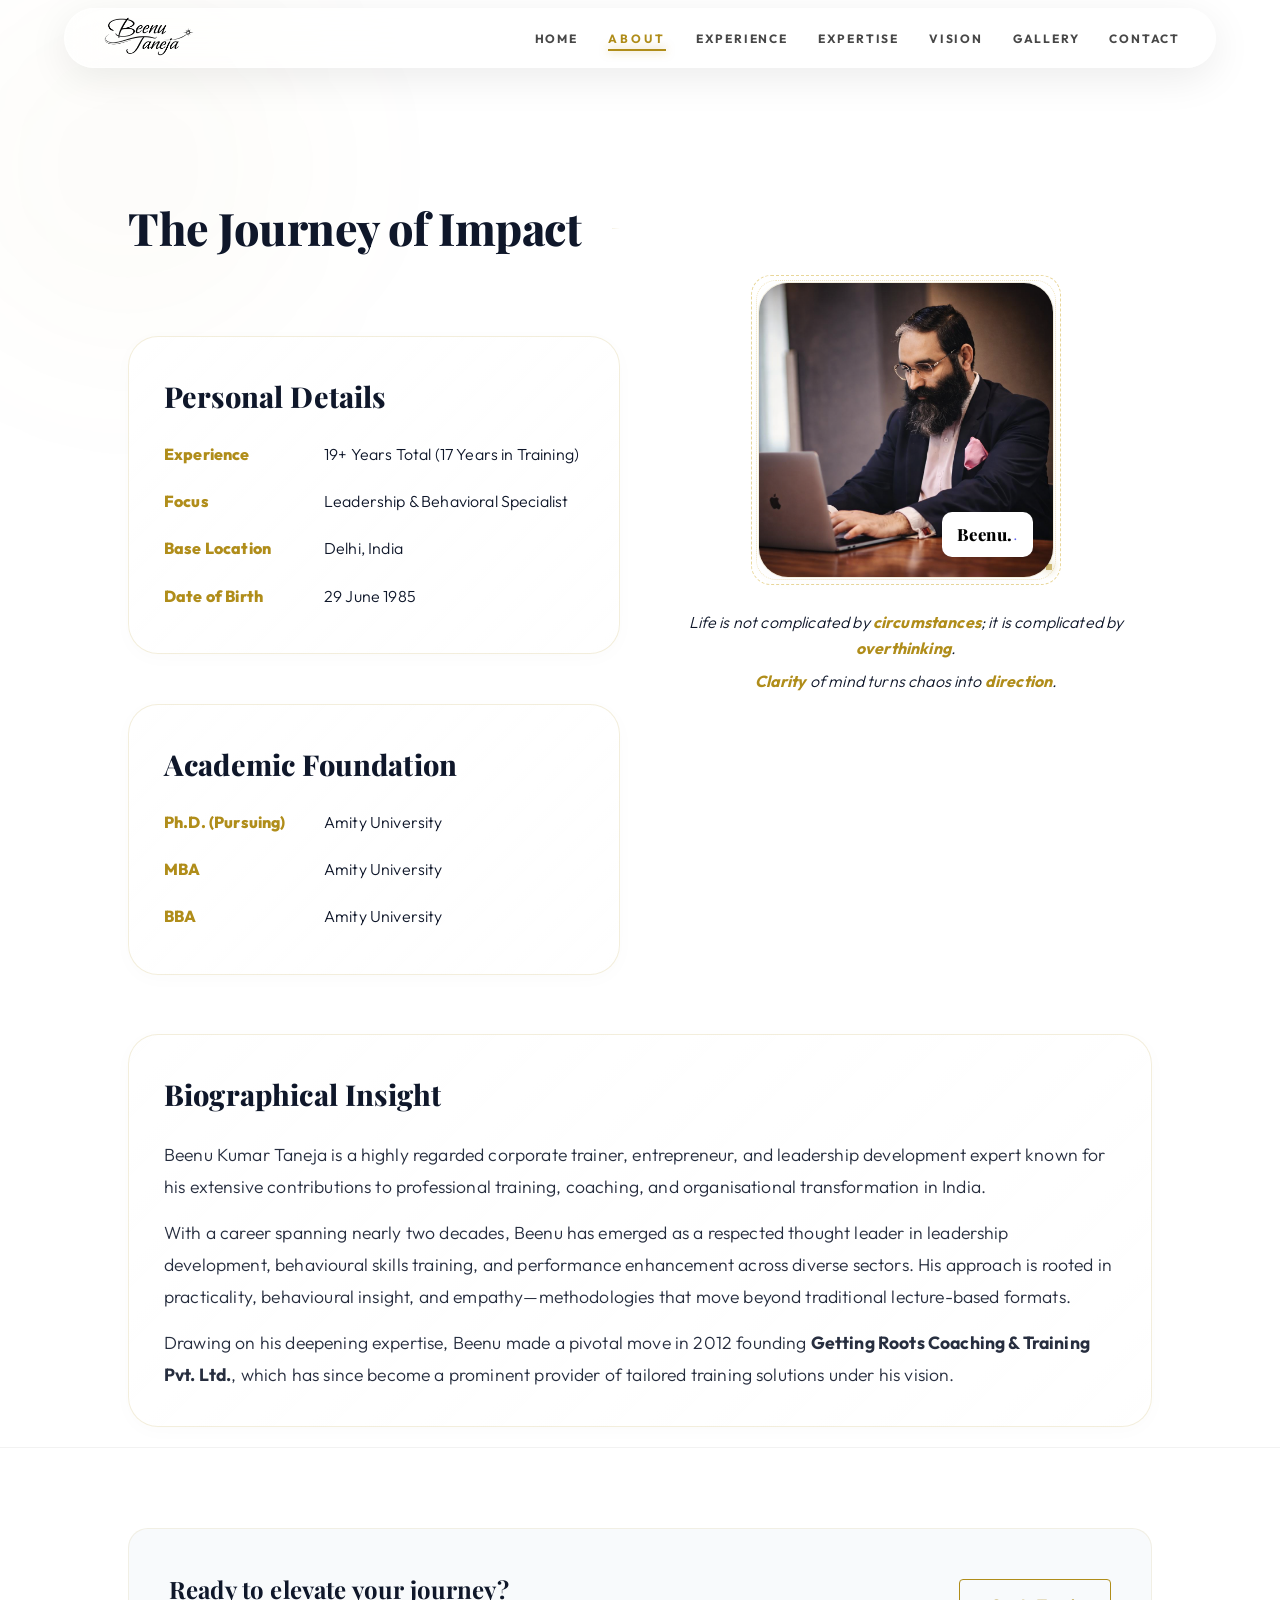
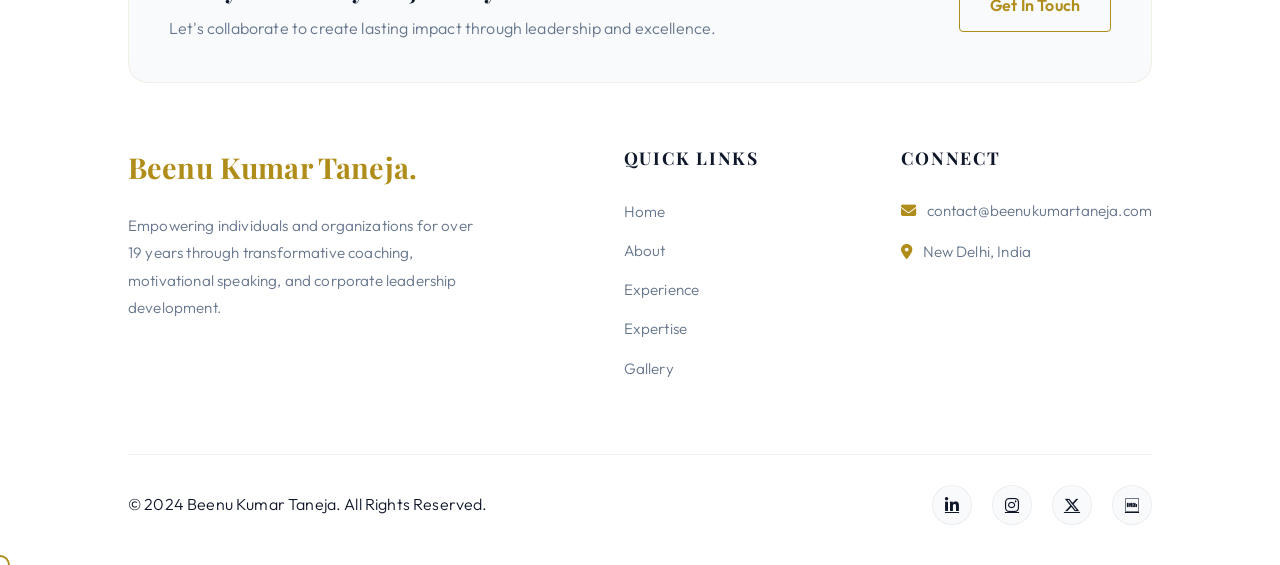
==== about.html @ 521d17bb "commit" ====
<!DOCTYPE html>
<html lang="en">

<head>
    <meta charset="UTF-8">
    <meta name="viewport" content="width=device-width, initial-scale=1.0">
    <meta name="description" content="About Beenu Kumar Taneja - Education and Personal Background.">
    <title>About | Beenu Kumar Taneja</title>
    <link rel="preconnect" href="https://fonts.googleapis.com">
    <link rel="preconnect" href="https://fonts.gstatic.com" crossorigin>
    <link
        href="https://fonts.googleapis.com/css2?family=Playfair+Display:ital,wght@0,400..900;1,400..900&family=Outfit:wght@100..900&display=swap"
        rel="stylesheet">
    <link rel="stylesheet" href="style.css">
    <link rel="stylesheet" href="animations.css">
    <link rel="stylesheet" href="https://cdnjs.cloudflare.com/ajax/libs/font-awesome/6.5.1/css/all.min.css">
</head>

<body>
    <div class="bg-orbs">
        <div class="orb orb-1"></div>
        <div class="orb orb-2"></div>
    </div>

    <!-- Navigation -->
    <nav id="navbar">
        <a href="index.html" class="logo">
            <img src="assets/images/signature.png" alt="Signature" class="signature-logo">
        </a>
        <ul class="nav-links">
            <li><a href="index.html">Home</a></li>
            <li><a href="about.html" class="active">About</a></li>
            <li><a href="experience.html">Experience</a></li>
            <li><a href="expertise.html">Expertise</a></li>
            <li><a href="vision.html">Vision</a></li>
            <li><a href="gallery.html">Gallery</a></li>
            <li><a href="contact.html">Contact</a></li>
        </ul>
    </nav>

    <section class="page-header container">
        <div class="content-grid">
            <div class="about-content">
                <h2 class="section-title reveal">The Journey of Impact</h2>
                <div class="grid stagger-reveal" style="gap: 30px;">
                    <div class="card glass interactive-card reveal stagger">
                        <h3>Personal Details</h3>
                        <ul class="detail-list compact-layout">
                            <li><strong>Experience</strong> <span>19+ Years Total (17 Years in Training)</span></li>
                            <li><strong>Focus</strong> <span>Leadership & Behavioral Specialist</span></li>
                            <li><strong>Base Location</strong> <span>Delhi, India</span></li>
                            <li><strong>Date of Birth</strong> <span>29 June 1985</span></li>
                        </ul>
                    </div>
                    <div class="card glass interactive-card reveal stagger">
                        <h3>Academic Foundation</h3>
                        <ul class="detail-list spacing-lg compact-layout">
                            <li>
                                <strong>Ph.D. (Pursuing)</strong>
                                <span>Amity University</span>
                            </li>
                            <li>
                                <strong>MBA</strong>
                                <span>Amity University</span>
                            </li>
                            <li>
                                <strong>BBA</strong>
                                <span>Amity University</span>
                            </li>
                        </ul>
                    </div>
                </div>
            </div>

            <div class="about-image-column" style="margin-top: 80px;">
                <div class="premium-image-wrapper">
                    <div class="decorative-border"></div>
                    <div class="decorative-border-inner"></div>
                    <div class="floating-particles">
                        <span class="p-square"></span>
                        <span class="p-square"></span>
                        <span class="p-square"></span>
                        <span class="p-square"></span>
                    </div>
                    <div class="premium-image-container">
                        <img src="assets/images/about_portrait.png" alt="Beenu Kumar Taneja" class="premium-photo">
                        <div class="gold-glow"></div>
                        <div class="name-tag">
                            <span>Beenu.</span>
                        </div>
                    </div>
                </div>

                <div class="quote-container">
                    <p class="quote-content">
                        <span class="quote-line">Life is not complicated by <span
                                class="quote-highlight">circumstances</span>; it is complicated by <span
                                class="quote-highlight">overthinking</span>.</span>
                        <span class="quote-line"><span class="quote-highlight">Clarity</span> of mind turns chaos into
                            <span class="quote-highlight">direction</span>.</span>
                    </p>
                </div>
            </div>
        </div>

        <!-- Biographical Insight -->
        <div class="card glass full-width-card reveal stagger" style="margin-top: 40px; width: 100%;">
            <h3>Biographical Insight</h3>
            <div class="bio-text" style="color: var(--text-light); opacity: 0.9; font-size: 1.1rem; line-height: 1.8;">
                <p>Beenu Kumar Taneja is a highly regarded corporate trainer, entrepreneur, and leadership
                    development expert known for his extensive contributions to professional training,
                    coaching, and organisational transformation in India.</p>
                <p style="margin-top: 15px;">With a career spanning nearly two decades, Beenu has emerged as
                    a respected thought leader in leadership development, behavioural skills training, and
                    performance enhancement across diverse sectors. His approach is rooted in practicality,
                    behavioural insight, and empathy—methodologies that move beyond traditional
                    lecture-based formats.</p>
                <p style="margin-top: 15px;">Drawing on his deepening expertise, Beenu made a pivotal move
                    in 2012 founding <strong>Getting Roots Coaching & Training Pvt. Ltd.</strong>, which has
                    since become a prominent provider of tailored training solutions under his vision.</p>
            </div>
        </div>
    </section>

    <!-- Footer -->
    <footer>
        <div class="footer-cta-container">
            <div class="footer-cta-text">
                <h3>Ready to elevate your journey?</h3>
                <p>Let's collaborate to create lasting impact through leadership and excellence.</p>
            </div>
            <a href="contact.html" class="btn">Get In Touch</a>
        </div>

        <div class="footer-content">
            <div class="footer-brand">
                <h3>Beenu Kumar Taneja.</h3>
                <p>Empowering individuals and organizations for over 19 years through transformative coaching,
                    motivational speaking, and corporate leadership development.</p>
            </div>
            <div class="footer-links">
                <h4>Quick Links</h4>
                <ul>
                    <li><a href="index.html">Home</a></li>
                    <li><a href="about.html">About</a></li>
                    <li><a href="experience.html">Experience</a></li>
                    <li><a href="expertise.html">Expertise</a></li>
                    <li><a href="gallery.html">Gallery</a></li>
                </ul>
            </div>
            <div class="footer-contact">
                <h4>Connect</h4>
                <p><i class="fas fa-envelope"></i> contact@beenukumartaneja.com</p>
                <p><i class="fas fa-location-dot"></i> New Delhi, India</p>
            </div>
        </div>

        <div class="footer-bottom">
            <p>&copy; 2024 Beenu Kumar Taneja. All Rights Reserved.</p>
            <div class="footer-socials">
                <a href="https://www.linkedin.com/in/beenutaneja/" target="_blank" aria-label="LinkedIn"><i
                        class="fab fa-linkedin-in"></i></a>
                <a href="https://www.instagram.com/beenu.taneja/?hl=en" target="_blank" aria-label="Instagram"><i
                        class="fab fa-instagram"></i></a>
                <a href="https://x.com/TanejaBeenu" target="_blank" aria-label="X"><i class="fab fa-x-twitter"></i></a>
                <a href="#" aria-label="IMDB"><i class="fab fa-imdb"></i></a>
            </div>
        </div>
    </footer>

    <script src="script.js"></script>
</body>

</html>
---- style.css ----
:root {
    --primary: #ffffff;
    --secondary: #f8fafc;
    --accent: #b08d1a;
    --accent-rgb: 176, 141, 26;
    --text-light: #0f172a;
    --text-muted: #64748b;
    --bg-overlay: rgba(255, 255, 255, 0.95);
    --glass: rgba(255, 255, 255, 0.8);
    --transition: all 0.6s cubic-bezier(0.19, 1, 0.22, 1);
    --orb-color: rgba(176, 141, 26, 0.04);
    --glass-border: rgba(176, 141, 26, 0.15);
    --glass-shadow: 0 4px 20px rgba(0, 0, 0, 0.02);
    --glass-grad: linear-gradient(135deg, rgba(255, 255, 255, 0.95), rgba(255, 255, 255, 0.85));
}


@import url('https://fonts.googleapis.com/css2?family=Playfair+Display:ital,wght@0,400..900;1,400..900&family=Outfit:wght@100..900&display=swap');

* {
    margin: 0;
    padding: 0;
    box-sizing: border-box;
    font-family: 'Outfit', sans-serif;
}

h1,
h2,
h3,
h4,
h5,
h6 {
    font-family: 'Playfair Display', serif;
    font-weight: 700;
}

body {
    background-color: var(--primary);
    color: var(--text-light);
    line-height: 1.7;
    letter-spacing: 0.01em;
    font-weight: 300;
    overflow-x: hidden;
    position: relative;
}

/* Grainy Texture */
body::before {
    content: '';
    position: fixed;
    top: 0;
    left: 0;
    width: 100%;
    height: 100%;
    z-index: 9999;
    pointer-events: none;
    background: url('https://grainy-gradients.vercel.app/noise.svg');
    opacity: 0.04;
    /* Subtler texture for cleaner feel */
}

/* Background Orbs */
.bg-orbs {
    position: fixed;
    top: 0;
    left: 0;
    width: 100%;
    height: 100%;
    z-index: -3;
    overflow: hidden;
    pointer-events: none;
}

.orb {
    position: absolute;
    width: 40vw;
    /* Smaller orbs */
    height: 40vw;
    border-radius: 50%;
    background: radial-gradient(circle, var(--orb-color) 0%, transparent 70%);
    filter: blur(80px);
    /* Tighter blur */
    animation: float 25s infinite alternate;
}

.orb-2 {
    background: radial-gradient(circle, var(--orb-color) 0.5, transparent 70%);
}

.orb-1 {
    top: -10%;
    left: -10%;
}

.orb-2 {
    bottom: -10%;
    right: -10%;
    animation-delay: -5s;
}

@keyframes float {
    0% {
        transform: translate(0, 0) scale(1);
    }

    100% {
        transform: translate(10%, 10%) scale(1.1);
    }
}

/* Custom Scrollbar */
::-webkit-scrollbar {
    width: 8px;
}

::-webkit-scrollbar-track {
    background: var(--primary);
}

::-webkit-scrollbar-thumb {
    background: var(--secondary);
    border-radius: 4px;
}

::-webkit-scrollbar-thumb:hover {
    background: var(--accent);
}

/* Glassmorphism Utilities */
.glass {
    background: var(--glass-grad);
    backdrop-filter: blur(15px);
    border: 1px solid var(--glass-border);
    box-shadow: var(--glass-shadow);
    border-radius: 30px;
}

.card {
    padding: 35px;
    margin-bottom: 20px;
}

/* Flip Card System */
.flip-card {
    background-color: transparent;
    width: 100%;
    height: 300px;
    perspective: 1000px;
    margin-bottom: 30px;
}

.flip-card-inner {
    position: relative;
    width: 100%;
    height: 100%;
    text-align: center;
    transition: transform 0.8s cubic-bezier(0.4, 0, 0.2, 1);
    transform-style: preserve-3d;
}

.flip-card:hover .flip-card-inner {
    transform: rotateY(180deg);
}

.flip-card-front,
.flip-card-back {
    position: absolute;
    width: 100%;
    height: 100%;
    -webkit-backface-visibility: hidden;
    backface-visibility: hidden;
    border-radius: 30px;
    overflow: hidden;
    display: flex;
    flex-direction: column;
    align-items: center;
    justify-content: center;
}

.flip-card-front {
    background: #ffffff;
    border: 2px solid rgba(176, 141, 26, 0.2);
    /* Subtle accent border */
    padding: 15px;
}

.flip-card-front img {
    width: 80%;
    height: 80%;
    object-fit: contain;
    transition: transform 0.5s ease;
}

.flip-card:hover .flip-card-front img {
    transform: scale(1.1);
}

.flip-card-back {
    background: #ffffff;
    color: #0f172a;
    /* Dark text for white background */
    transform: rotateY(180deg);
    padding: 25px;
    border: 2px solid var(--accent);
}

.flip-card-back h3 {
    color: var(--accent);
    margin-bottom: 15px;
}

.flip-card-back p {
    font-size: 1rem;
    line-height: 1.6;
    color: #475569;
    /* Slightly softer dark text */
}

.card h3 {
    margin-bottom: 20px;
    font-size: 1.8rem;
    font-weight: 800;
    color: var(--text-light);
}

/* List Utilities */
.detail-list {
    list-style: none;
    padding: 0;
    display: flex;
    flex-direction: column;
    gap: 12px;
}

.detail-list li {
    display: block;
    margin-bottom: 8px;
}

.detail-list.compact-layout li {
    display: grid;
    grid-template-columns: auto 1fr;
    /* Automatic width for either icons or strong labels */
    gap: 20px;
    align-items: baseline;
}

.detail-list.compact-layout strong {
    min-width: 140px;
    display: inline-block;
}

.detail-list.spacing-lg {
    gap: 12px;
}

.detail-list strong {
    color: var(--accent);
    font-weight: 800;
}

/* Navigation */
nav {
    position: fixed;
    top: 8px;
    left: 50%;
    transform: translateX(-50%);
    width: 90%;
    max-width: 1200px;
    z-index: 1000;
    padding: 8px 35px;
    min-height: 55px;
    display: flex;
    justify-content: space-between;
    align-items: center;
    transition: top 0.4s cubic-bezier(0.4, 0, 0.2, 1),
        width 0.4s cubic-bezier(0.4, 0, 0.2, 1),
        background 0.4s ease,
        padding 0.4s ease,
        backdrop-filter 0.4s ease,
        box-shadow 0.4s ease;
    will-change: top, width, background, padding;
    background: rgba(255, 255, 255, 0.65);
    backdrop-filter: blur(25px) saturate(200%);
    -webkit-backdrop-filter: blur(25px) saturate(200%);
    border-radius: 100px;
    border: 1px solid rgba(255, 255, 255, 0.5);
    box-shadow: 0 10px 40px rgba(0, 0, 0, 0.08);
    overflow: hidden;
}

/* Shimmer Animation Effect */
nav::after {
    content: "";
    position: absolute;
    top: -50%;
    left: -150%;
    width: 200%;
    height: 200%;
    background: linear-gradient(45deg,
            transparent,
            rgba(255, 255, 255, 0.2),
            transparent);
    transform: rotate(45deg);
    transition: 0.8s ease;
    pointer-events: none;
}

nav:hover::after {
    left: 100%;
}

nav.scrolled {
    top: 2px;
    width: 95%;
    background: rgba(10, 10, 10, 0.82);
    backdrop-filter: blur(35px) saturate(160%);
    -webkit-backdrop-filter: blur(35px) saturate(160%);
    border: 1px solid rgba(255, 255, 255, 0.15);
    box-shadow: 0 20px 50px rgba(0, 0, 0, 0.5);
    padding: 8px 40px;
}

nav.scrolled .logo {
    color: var(--accent);
}

.logo {
    display: flex;
    align-items: center;
    text-decoration: none;
}

.signature-logo {
    height: 42px;
    width: auto;
    filter: brightness(0);
    transition: transform 0.4s cubic-bezier(0.4, 0, 0.2, 1),
        filter 0.4s ease;
}

/* Elegant scroll transition for logo */
nav.scrolled .signature-logo {
    filter: brightness(0) invert(1) drop-shadow(0 0 15px rgba(var(--accent-rgb), 0.5));
    transform: scale(0.9);
}

@keyframes signature-glow {
    0% {
        filter: brightness(0) invert(1) drop-shadow(0 0 5px rgba(212, 175, 55, 0.2));
    }

    100% {
        filter: brightness(0) invert(1) drop-shadow(0 0 15px rgba(212, 175, 55, 0.8));
    }
}

/* Navbar link colors & premium typography */
.nav-links {
    display: flex;
    list-style: none;
    gap: 30px;
    align-items: center;
}

.nav-links a {
    color: #1a1a1a;
    text-decoration: none;
    font-size: 0.75rem;
    font-weight: 700;
    text-transform: uppercase;
    letter-spacing: 0.15em;
    transition: all 0.3s cubic-bezier(0.4, 0, 0.2, 1);
    position: relative;
    padding: 5px 0;
    opacity: 0.8;
}

nav.scrolled .nav-links a {
    color: rgba(255, 255, 255, 0.9);
    opacity: 0.9;
}

.nav-links a:hover,
.nav-links a.active {
    color: var(--accent);
    opacity: 1;
    letter-spacing: 0.25em;
}

.nav-links a::after {
    content: '';
    position: absolute;
    bottom: 0;
    left: 50%;
    width: 0;
    height: 2px;
    background: var(--accent);
    transition: all 0.4s cubic-bezier(0.4, 0, 0.2, 1);
    transform: translateX(-50%);
    box-shadow: 0 0 10px rgba(var(--accent-rgb), 0.6);
}

.nav-links a:hover::after,
.nav-links a.active::after {
    width: 100%;
}

/* Hero Section */
.hero {
    height: 100vh;
    display: flex;
    flex-direction: column;
    align-items: center;
    justify-content: center;
    position: relative;
    overflow: hidden;
    text-align: center;
    padding: 300px 5% 40px 5%;
}

.hero::before {
    content: '';
    position: absolute;
    top: 0;
    left: 0;
    width: 100%;
    height: 100%;
    background: url('assets/images/hero.png') no-repeat center top;
    background-size: cover;
    opacity: 1;
    filter: brightness(0.7);
    z-index: -2;
}

.hero::after {
    background: radial-gradient(circle at center, transparent 0%, var(--bg-overlay) 90%);
    z-index: -1;
}

.hero-content {
    max-width: 800px;
    z-index: 2;
}

.hero-content h1 {
    font-family: 'Playfair Display', serif;
    font-size: 5rem;
    margin-bottom: 20px;
    line-height: 1;
    font-style: italic;
    color: #ffffff;
    text-shadow: 0 4px 10px rgba(0, 0, 0, 0.3);
}

.hero-content span {
    color: var(--accent);
    text-shadow: 0 0 15px rgba(var(--accent-rgb), 0.1);
}

.hero-content p {
    font-size: 1.2rem;
    color: rgba(255, 255, 255, 0.9);
    margin-bottom: 30px;
    text-shadow: 0 2px 5px rgba(0, 0, 0, 0.2);
}

.btn {
    padding: 12px 30px;
    border: 1px solid var(--accent);
    color: var(--accent);
    background: transparent;
    text-decoration: none;
    border-radius: 4px;
    font-weight: 600;
    transition: var(--transition);
    display: inline-block;
    cursor: pointer;
}

.btn:hover {
    background: rgba(var(--accent-rgb), 0.05);
    transform: translateY(-3px);
    box-shadow: 0 5px 15px rgba(var(--accent-rgb), 0.15);
}

.hero .btn {
    border-radius: 50px;
    padding: 14px 40px;
    background: rgba(255, 255, 255, 0.1);
    backdrop-filter: blur(5px);
    color: #ffffff;
    border: 1.5px solid var(--accent);
}

.hero .btn:hover {
    background: var(--accent);
    color: #ffffff;
    transform: translateY(-5px);
    box-shadow: 0 10px 20px rgba(var(--accent-rgb), 0.3);
}

.hero-content p .typewriter {
    color: var(--accent);
    font-weight: 700;
}

.cursor {
    display: inline-block;
    width: 3px;
    background-color: var(--accent);
    margin-left: 5px;
    animation: blink 0.7s infinite;
}

@keyframes blink {
    0% {
        opacity: 1;
    }

    50% {
        opacity: 0;
    }

    100% {
        opacity: 1;
    }
}

.hero-image {
    display: none;
    /* Removed as we are using background image now */
}

.hero-image::before {
    content: '';
    position: absolute;
    top: 50%;
    left: 50%;
    transform: translate(-40%, -50%);
    width: 500px;
    height: 500px;
    background: radial-gradient(circle, rgba(153, 101, 21, 0.2) 0%, rgba(153, 101, 21, 0) 70%);
    border-radius: 50%;
    z-index: -1;
    filter: blur(40px);
    animation: pulse 4s infinite alternate;
}

@keyframes pulse {
    0% {
        transform: translate(-40%, -50%) scale(0.9);
        opacity: 0.5;
    }

    100% {
        transform: translate(-40%, -50%) scale(1.1);
        opacity: 0.8;
    }
}

.hero-image img {
    max-width: 450px;
    border-radius: 20px;
    border: 1px solid rgba(153, 101, 21, 0.3);
    box-shadow: 0 10px 40px rgba(0, 0, 0, 0.1);
    transition: var(--transition);
    position: relative;
    z-index: 1;
}

.hero-image img:hover {
    transform: scale(1.02);
}

/* Sections */
section {
    padding: 120px 10%;
}

.section-title {
    font-size: 2.8rem;
    font-weight: 800;
    margin-bottom: 70px;
    display: flex;
    align-items: center;
    gap: 30px;
    letter-spacing: -0.01em;
}

.section-title::after {
    content: '';
    flex: 1;
    height: 1px;
    background: linear-gradient(90deg, var(--accent), transparent);
    opacity: 0.12;
}

.italic-heading {
    font-family: 'Playfair Display', serif;
    font-style: italic;
    font-weight: 700;
}

/* Reveal Animations */
.reveal {
    opacity: 0;
    transform: translateY(30px) scale(0.98);
    transition: all 1.2s cubic-bezier(0.19, 1, 0.22, 1);
    will-change: transform, opacity;
}

.reveal.stagger {
    transition-delay: calc(var(--delay) * 0.15s);
}

.reveal-active {
    opacity: 1;
    transform: translateY(0) scale(1);
}

/* Horizontal Timeline - Alternating Zigzag Style */
.timeline-container {
    width: 100%;
    overflow: hidden;
    /* No sideways scrolling */
    padding: 80px 0;
    margin: 20px 0;
    position: relative;
}

.timeline-container::-webkit-scrollbar {
    display: none;
}

.timeline-track {
    display: flex;
    width: 100%;
    padding: 0 5%;
    position: relative;
    align-items: center;
    justify-content: space-between;
    /* Spread items evenly */
    height: 400px;
}

.timeline-track::before {
    content: '';
    position: absolute;
    top: 50%;
    left: 0;
    width: 100%;
    height: 2px;
    background: linear-gradient(90deg, transparent, var(--accent), transparent);
    opacity: 0.3;
    transform: translateY(-50%);
}

.timeline-item {
    flex: 1;
    /* Equal width for all items */
    position: relative;
    display: flex;
    flex-direction: column;
    align-items: center;
    max-width: 25%;
    /* For 4 items */
}

.timeline-dot {
    width: 16px;
    height: 16px;
    background: var(--accent);
    border-radius: 50%;
    position: absolute;
    top: 50%;
    left: 50%;
    transform: translate(-50%, -50%);
    box-shadow: 0 0 15px var(--accent);
    z-index: 10;
    cursor: pointer;
    transition: transform 0.3s ease;
}

.timeline-item:hover .timeline-dot {
    transform: translate(-50%, -50%) scale(1.3);
}

.timeline-connector {
    position: absolute;
    width: 1px;
    background: var(--accent);
    opacity: 0.3;
}

.timeline-item.bottom .timeline-connector {
    top: 50%;
    height: 80px;
}

.timeline-item.top .timeline-connector {
    bottom: 50%;
    height: 80px;
}

.timeline-content {
    padding: 25px;
    border-radius: 30px;
    border: 1px solid var(--glass-border);
    background: var(--glass-grad);
    box-shadow: var(--glass-shadow);
    width: 90%;
    /* Responsive width within the item */
    max-width: 240px;
    text-align: center;
    transition: var(--transition);
    position: relative;
}

.timeline-item.bottom .timeline-content {
    margin-top: 240px;
}

.timeline-item.top .timeline-content {
    margin-bottom: 240px;
    order: -1;
}

.timeline-item:hover .timeline-content {
    border-color: var(--accent);
    background: rgba(var(--accent-rgb), 0.02);
}

.timeline-date {
    display: block;
    font-size: 0.85rem;
    color: var(--accent);
    margin-bottom: 8px;
    font-weight: 700;
}

.timeline-role {
    font-size: 1.2rem;
    margin-bottom: 5px;
    color: var(--text-light);
    font-family: 'Playfair Display', serif;
    font-style: italic;
}

.timeline-company {
    font-size: 0.9rem;
    color: var(--text-muted);
}

/* Logo Marquee */
.logo-marquee {
    width: 90%;
    /* Decreased from 100% */
    max-width: 1200px;
    /* Constrained max-width */
    margin: 80px auto;
    /* Slightly reduced vertical margin */
    overflow: hidden;
    background: var(--primary);
    padding: 25px 0;
    /* Decreased vertical width (height) */
    position: relative;
    border: 1px solid var(--glass-border);
    /* Full border for better container feel */
    border-radius: 40px;
    /* Rounded corners for premium feel */
    display: flex;
    align-items: center;
    /* Golden Glow Flow */
    box-shadow: 0 0 50px rgba(var(--accent-rgb), 0.1);
}

.logo-marquee::before {
    content: '';
    position: absolute;
    top: 0;
    left: -100%;
    width: 100%;
    height: 100%;
    background: linear-gradient(90deg,
            transparent,
            rgba(var(--accent-rgb), 0.05),
            rgba(var(--accent-rgb), 0.15),
            rgba(var(--accent-rgb), 0.05),
            transparent);
    animation: golden-flow 6s infinite linear;
    z-index: 1;
    pointer-events: none;
}

@keyframes golden-flow {
    0% {
        left: -100%;
    }

    100% {
        left: 100%;
    }
}

.logo-marquee::after {
    display: none;
    /* Removed the old right gradient to prioritize the flow */
}

.marquee-content {
    display: flex;
    width: max-content;
    animation: marquee 30s linear infinite;
}

.university-logo {
    height: 80px;
    /* Reduced vertical width */
    width: auto;
    margin: 0 40px;
    object-fit: contain;
    filter: grayscale(1) opacity(0.7);
    transition: var(--transition);
}

.university-logo:hover {
    filter: grayscale(0) opacity(1);
    transform: scale(1.1);
}

.university-logo.bmu-logo {
    height: 110px;
    /* Reduced vertical width */
    margin: 0 50px;
}

.marquee-strip {
    height: 180px;
    /* Larger size to fill the strip */
    display: block;
    object-fit: contain;
    padding: 0;
    /* Remove padding for seamless loop */
    filter: brightness(1.2) contrast(1.1);
    transition: var(--transition);
}

.marquee-strip:hover {
    filter: brightness(1.2) contrast(1.2);
    transform: scale(1.05);
}

@keyframes marquee {
    0% {
        transform: translate3d(0, 0, 0);
    }

    100% {
        transform: translate3d(-50%, 0, 0);
    }
}

/* Ensure the marquee content is duplicated for seamless looping */

/* Programme Details Section */
.programme-grid {
    display: grid;
    grid-template-columns: repeat(auto-fit, minmax(320px, 1fr));
    gap: 40px;
    margin-top: 50px;
}

.programme-card {
    padding: 30px;
    /* More compact */
    border-radius: 35px;
    transition: var(--transition);
    position: relative;
    overflow: hidden;
    display: flex;
    flex-direction: column;
    gap: 15px;
    border: 1px solid var(--glass-border);
    background: var(--glass-grad);
    box-shadow: var(--glass-shadow);
}

.programme-card::before {
    content: '';
    position: absolute;
    top: 0;
    left: 0;
    width: 100%;
    height: 100%;
    background: radial-gradient(circle at top right, var(--orb-color), transparent);
    z-index: -1;
}

.programme-card:hover {
    transform: translateY(-10px) scale(1.02);
    border-color: var(--accent);
    background: rgba(var(--accent-rgb), 0.02);
    box-shadow: 0 20px 50px rgba(0, 0, 0, 0.1), 0 0 30px rgba(var(--accent-rgb), 0.15);
}

.programme-icon {
    width: 50px;
    height: 50px;
    background: rgba(var(--accent-rgb), 0.1);
    border-radius: 12px;
    display: flex;
    align-items: center;
    justify-content: center;
    color: var(--accent);
    font-size: 1.5rem;
    margin-bottom: 10px;
    transition: var(--transition);
}

.programme-card:hover .programme-icon {
    background: var(--accent);
    color: var(--primary);
    transform: rotate(10deg);
}

.programme-card h3 {
    font-family: 'Playfair Display', serif;
    font-size: 1.4rem;
    color: var(--text-light);
    font-style: italic;
}

.programme-card p {
    color: var(--text-muted);
    font-size: 0.95rem;
    line-height: 1.6;
}

.grid {
    display: grid;
    grid-template-columns: repeat(auto-fit, minmax(300px, 1fr));
    gap: 30px;
}

.full-width {
    grid-column: 1 / -1;
}

@media (max-width: 992px) {
    .about-wrapper {
        grid-template-columns: 1fr;
    }

    .about-image-column {
        position: static;
        order: -1;
    }
}

/* Custom Cursor */
.custom-cursor {
    width: 20px;
    height: 20px;
    border: 2px solid var(--accent);
    border-radius: 50%;
    position: fixed;
    pointer-events: none;
    z-index: 10000;
    transition: transform 0.1s ease, background 0.3s ease;
    transform: translate(-50%, -50%);
}

.custom-cursor.hover {
    transform: translate(-50%, -50%) scale(2.5);
    background: rgba(var(--accent-rgb), 0.1);
}

/* About Page Enhancement - Rahagir Style */
.about-wrapper {
    display: grid;
    grid-template-columns: 1.3fr 0.7fr;
    /* Narrowed the image column slightly */
    gap: 80px;
    align-items: center;
}

.premium-image-wrapper {
    position: relative;
    padding: 12px;
    width: fit-content;
    max-width: 320px;
    /* Scaled down as requested */
    margin: 0 auto 20px;
}

.decorative-border,
.decorative-border-inner {
    position: absolute;
    border-radius: 20px;
    pointer-events: none;
    z-index: 0;
}

.decorative-border {
    top: 5px;
    left: 5px;
    right: 5px;
    bottom: 5px;
    border: 1px dashed rgba(212, 175, 55, 0.5);
    /* Slightly more visible */
    animation: rotateBorder 40s linear infinite;
}

.decorative-border-inner {
    top: 10px;
    left: 10px;
    right: 10px;
    bottom: 10px;
    border: 1px dotted rgba(212, 175, 55, 0.3);
    /* Closer and brighter */
    animation: rotateBorder 25s linear infinite reverse;
}

@keyframes rotateBorder {
    from {
        transform: rotate(0deg);
    }

    to {
        transform: rotate(360deg);
    }
}

/* Premium Page Header Utility */
.page-header {
    padding-top: 190px;
    padding-bottom: 0;
    /* Minimized to the extreme */
    min-height: auto;
}

.content-grid {
    display: grid;
    grid-template-columns: 1fr 1fr;
    /* Symmetrical */
    gap: 40px;
    /* Reduced from 100px */
    align-items: flex-start;
}

.floating-particles .p-square {
    position: absolute;
    width: 6px;
    height: 6px;
    background: var(--accent);
    box-shadow: 0 0 10px var(--accent);
    opacity: 0.6;
    z-index: 1;
}

.p-square:nth-child(1) {
    top: 5%;
    left: 15%;
    animation: particleFloat 4s ease-in-out infinite alternate;
}

.p-square:nth-child(2) {
    top: 85%;
    left: 8%;
    animation: particleFloat 6s ease-in-out infinite alternate-reverse;
}

.p-square:nth-child(3) {
    top: 15%;
    right: 12%;
    animation: particleFloat 5s ease-in-out infinite alternate;
}

.p-square:nth-child(4) {
    bottom: 10%;
    right: 10%;
    animation: particleFloat 7s ease-in-out infinite alternate-reverse;
}

@keyframes particleFloat {
    from {
        transform: translate(0, 0);
        opacity: 0.4;
    }

    to {
        transform: translate(15px, -15px);
        opacity: 0.8;
    }
}

.premium-image-container {
    position: relative;
    border-radius: 30px;
    overflow: hidden;
    z-index: 2;
    box-shadow: var(--glass-shadow);
    border: 1px solid var(--glass-border);
}

.name-tag {
    position: absolute;
    bottom: 20px;
    right: 20px;
    background: #fff;
    padding: 8px 15px;
    border-radius: 10px;
    display: flex;
    align-items: center;
    justify-content: center;
    box-shadow: 0 10px 20px rgba(0, 0, 0, 0.1);
    transform: translateY(10px);
    opacity: 0;
    animation: slideUp 0.8s forwards 1s, name-glow 3s ease-in-out infinite alternate;
    z-index: 3;
}

.name-tag span {
    color: #000;
    font-weight: 800;
    font-size: 1.05rem;
    font-family: 'Playfair Display', serif;
    letter-spacing: 0.5px;
}

@keyframes name-glow {
    0% {
        box-shadow: 0 5px 15px rgba(212, 175, 55, 0.2);
    }

    100% {
        box-shadow: 0 5px 25px rgba(212, 175, 55, 0.6);
    }
}

.name-tag::after {
    content: '.';
    color: #6366f1;
}

@keyframes slideUp {
    to {
        transform: translateY(0);
        opacity: 1;
    }
}

.premium-photo {
    width: 100%;
    display: block;
    transition: var(--transition);
}

.premium-image-container:hover .premium-photo {
    transform: scale(1.04);
}

.gold-glow {
    position: absolute;
    top: 45%;
    left: 50%;
    width: 160%;
    height: 160%;
    background: radial-gradient(circle, var(--orb-color) 3, transparent 70%);
    transform: translate(-50%, -50%);
    z-index: -1;
    pointer-events: none;
    filter: blur(20px);
}

/* Radial Contact Layout */
.radial-contact-container {
    position: relative;
    width: 100%;
    height: 600px;
    display: flex;
    justify-content: center;
    align-items: center;
    margin: 60px auto;
    perspective: 1000px;
}

.contact-center {
    position: relative;
    width: 250px;
    height: 250px;
    z-index: 10;
    border-radius: 50%;
    padding: 10px;
    background: var(--glass-grad);
    border: 2px solid var(--accent);
    box-shadow: 0 0 50px rgba(var(--accent-rgb), 0.3);
    overflow: hidden;
    transition: var(--transition);
}

.contact-center:hover {
    transform: scale(1.05);
    box-shadow: 0 0 70px rgba(var(--accent-rgb), 0.5);
}

.center-img {
    width: 100%;
    height: 100%;
    object-fit: cover;
    border-radius: 50%;
}

.center-glow {
    position: absolute;
    top: 0;
    left: 0;
    width: 100%;
    height: 100%;
    background: radial-gradient(circle, rgba(var(--accent-rgb), 0.2) 0%, transparent 70%);
    pointer-events: none;
}

.contact-branches {
    position: absolute;
    width: 100%;
    height: 100%;
    top: 0;
    left: 0;
}

.branch-item {
    position: absolute;
    top: 50%;
    left: 50%;
    transform: translate(-50%, -50%) rotate(var(--angle)) translateY(-220px) rotate(calc(-1 * var(--angle)));
    display: flex;
    flex-direction: column;
    align-items: center;
    text-decoration: none;
    transition: all 0.5s cubic-bezier(0.19, 1, 0.22, 1);
    opacity: 0;
    animation: branch-entrance 1s forwards var(--delay);
}

@keyframes branch-entrance {
    from {
        opacity: 0;
        transform: translate(-50%, -50%) rotate(var(--angle)) translateY(0) rotate(calc(-1 * var(--angle)));
    }

    to {
        opacity: 1;
        transform: translate(-50%, -50%) rotate(var(--angle)) translateY(-220px) rotate(calc(-1 * var(--angle)));
    }
}

.branch-icon {
    width: 60px;
    height: 60px;
    background: var(--glass-grad);
    border: 1px solid var(--glass-border);
    border-radius: 50%;
    display: flex;
    justify-content: center;
    align-items: center;
    font-size: 1.5rem;
    color: var(--accent);
    box-shadow: var(--glass-shadow);
    transition: var(--transition);
    margin-bottom: 10px;
    backdrop-filter: blur(10px);
}

.branch-label {
    font-size: 0.9rem;
    font-weight: 600;
    color: var(--text-light);
    opacity: 0;
    transform: translateY(10px);
    transition: var(--transition);
    background: var(--glass-grad);
    padding: 4px 12px;
    border-radius: 20px;
    border: 1px solid var(--glass-border);
    backdrop-filter: blur(5px);
}

.branch-item.instagram .branch-icon {
    background: linear-gradient(45deg, #f09433 0%, #e6683c 25%, #dc2743 50%, #cc2366 75%, #bc1888 100%);
    color: white;
    border-color: transparent;
}

.branch-item.instagram:hover .branch-label {
    color: #cc2366;
    border-color: #cc2366;
}

.branch-item.facebook .branch-icon {
    background: #1877F2;
    color: white;
    border-color: transparent;
}

.branch-item.facebook:hover .branch-label {
    color: #1877F2;
    border-color: #1877F2;
}

.branch-item.email .branch-icon {
    background: #D44638;
    color: white;
    border-color: transparent;
}

.branch-item.email:hover .branch-label {
    color: #D44638;
    border-color: #D44638;
}

.branch-item.x-social .branch-icon {
    background: #000000;
    color: white;
    border-color: transparent;
}

.branch-item.x-social:hover .branch-label {
    color: #000000;
    border-color: #000000;
}

.branch-item.phone .branch-icon {
    background: #25D366;
    color: white;
    border-color: transparent;
}

.branch-item.phone:hover .branch-label {
    color: #25D366;
    border-color: #25D366;
}

.branch-item:hover .branch-icon {
    transform: scale(1.2);
    box-shadow: 0 0 30px rgba(var(--accent-rgb), 0.4);
}

.branch-item.phone:hover .branch-label {
    color: #25D366;
    border-color: #25D366;
}

.branch-item:hover .branch-icon {
    transform: scale(1.2);
    box-shadow: 0 0 30px rgba(var(--accent-rgb), 0.4);
    border-color: transparent;
}

.branch-item:hover .branch-label {
    opacity: 1;
    transform: translateY(0);
}

@media (max-width: 768px) {
    .radial-contact-container {
        height: 500px;
    }

    .contact-center {
        width: 180px;
        height: 180px;
    }

    .branch-item {
        transform: translate(-50%, -50%) rotate(var(--angle)) translateY(-160px) rotate(calc(-1 * var(--angle)));
    }

    @keyframes branch-entrance {
        from {
            opacity: 0;
            transform: translate(-50%, -50%) rotate(var(--angle)) translateY(0) rotate(calc(-1 * var(--angle)));
        }

        to {
            opacity: 1;
            transform: translate(-50%, -50%) rotate(var(--angle)) translateY(-160px) rotate(calc(-1 * var(--angle)));
        }
    }

    .branch-icon {
        width: 50px;
        height: 50px;
        font-size: 1.2rem;
    }
}

/* --- Premium Professional Footer --- */
footer {
    padding: 80px 10% 40px 10%;
    background: #ffffff;
    border-top: 1px solid rgba(0, 0, 0, 0.05);
    color: var(--text-light);
}

.footer-content {
    display: grid;
    grid-template-columns: 2fr 1fr 1fr;
    gap: 60px;
    margin-bottom: 60px;
}

.footer-brand h3 {
    font-size: 1.8rem;
    margin-bottom: 20px;
    color: var(--accent);
}

.footer-brand p {
    color: var(--text-muted);
    font-size: 0.95rem;
    max-width: 350px;
    line-height: 1.8;
}

.footer-links h4,
.footer-contact h4 {
    font-size: 1.1rem;
    margin-bottom: 25px;
    text-transform: uppercase;
    letter-spacing: 0.1em;
    color: var(--text-light);
}

.footer-links ul {
    list-style: none;
}

.footer-links ul li {
    margin-bottom: 12px;
}

.footer-links ul li a {
    text-decoration: none;
    color: var(--text-muted);
    transition: var(--transition);
    font-size: 0.95rem;
}

.footer-links ul li a:hover {
    color: var(--accent);
    padding-left: 5px;
}

.footer-contact p {
    color: var(--text-muted);
    margin-bottom: 15px;
    font-size: 0.95rem;
    display: flex;
    align-items: center;
    gap: 10px;
}

.footer-contact i {
    color: var(--accent);
}

.footer-cta-container {
    background: var(--secondary);
    padding: 40px;
    border-radius: 20px;
    display: flex;
    justify-content: space-between;
    align-items: center;
    margin-bottom: 60px;
    border: 1px solid rgba(176, 141, 26, 0.1);
}

.footer-cta-text h3 {
    font-size: 1.5rem;
    margin-bottom: 5px;
}

.footer-cta-text p {
    color: var(--text-muted);
}

.footer-bottom {
    padding-top: 30px;
    border-top: 1px solid rgba(0, 0, 0, 0.05);
    display: flex;
    justify-content: space-between;
    align-items: center;
}

.footer-socials {
    display: flex;
    gap: 20px;
}

.footer-socials a {
    width: 40px;
    height: 40px;
    border-radius: 50%;
    background: var(--secondary);
    display: flex;
    align-items: center;
    justify-content: center;
    color: var(--text-light);
    transition: var(--transition);
    border: 1px solid rgba(0, 0, 0, 0.05);
}

.footer-socials a:hover {
    background: var(--accent);
    color: #ffffff;
    transform: translateY(-5px);
    box-shadow: 0 10px 20px rgba(var(--accent-rgb), 0.2);
}

@media (max-width: 900px) {
    .footer-content {
        grid-template-columns: 1fr;
        gap: 40px;
    }

    .footer-cta-container {
        flex-direction: column;
        text-align: center;
        gap: 20px;
    }

    .footer-bottom {
        flex-direction: column;
        gap: 20px;
        text-align: center;
    }
}

/* Elegant Quote Styles */
.quote-container {
    padding: 0 20px;
    margin-top: 10px;
    text-align: center;
}

.quote-content {
    font-family: 'Playfair Display', serif;
    font-style: italic;
    font-size: 1rem;
    line-height: 1.6;
    color: var(--text-light);
    opacity: 0;
    transform: translateY(20px);
    animation: slideUp 0.8s forwards 1.8s;
}

.quote-highlight {
    color: var(--accent);
    font-weight: 700;
}

.quote-line {
    display: block;
    margin-bottom: 8px;
}

/* Vision Page - Premium Pillars */
.vision-pillars-container {
    display: grid;
    grid-template-columns: 1fr 1fr;
    /* Force 2x2 Symmetry */
    gap: 30px;
    margin-top: 60px;
    padding-bottom: 80px;
}

.vision-pillar {
    position: relative;
    padding: 40px;
    border-left: 4px solid var(--accent);
    background: var(--glass-grad);
    backdrop-filter: blur(15px);
    border-radius: 0 25px 25px 0;
    transition: var(--transition);
    cursor: default;
    overflow: hidden;
    opacity: 0;
    transform: translateY(30px);
    text-align: left;
}

/* Shine Sweep Effect */
.vision-pillar::before {
    content: '';
    position: absolute;
    top: 0;
    left: -100%;
    width: 50%;
    height: 100%;
    background: linear-gradient(90deg,
            transparent,
            rgba(212, 175, 55, 0.2),
            transparent);
    transition: 0.8s ease-in-out;
    z-index: 1;
}

.vision-pillar:hover::before {
    left: 200%;
}

.vision-pillar:hover {
    transform: translateY(-10px) scale(1.02);
    box-shadow: 0 20px 40px rgba(var(--accent-rgb), 0.15);
    background: rgba(255, 255, 255, 0.98);
}

body.dark-theme .vision-pillar:hover {
    background: rgba(15, 15, 15, 0.95);
    box-shadow: 0 20px 50px rgba(0, 0, 0, 0.8);
}

.vision-icon {
    font-size: 2.5rem;
    color: var(--accent);
    margin-bottom: 25px;
    display: inline-block;
    transition: var(--transition);
    animation: iconFloat 4s ease-in-out infinite;
}

@keyframes iconFloat {

    0%,
    100% {
        transform: translateY(0);
    }

    50% {
        transform: translateY(-10px);
    }
}

.vision-pillar:hover .vision-icon {
    transform: scale(1.1) rotate(5deg);
    filter: drop-shadow(0 0 10px var(--accent));
}

.vision-card-title {
    font-family: 'Playfair Display', serif;
    font-size: 1.4rem;
    margin-bottom: 15px;
    color: var(--text-light);
}

.vision-card-text {
    font-size: 1.05rem;
    line-height: 1.8;
    color: var(--text-muted);
}

.vision-highlight {
    color: var(--accent);
    font-weight: 700;
    background: linear-gradient(90deg, var(--accent), #fff, var(--accent));
    background-size: 200% auto;
    -webkit-background-clip: text;
    background-clip: text;
    animation: shineText 3s linear infinite;
}

@keyframes shineText {
    to {
        background-position: 200% center;
    }
}

@keyframes pillarReveal {
    from {
        opacity: 0;
        transform: translateY(30px);
    }

    to {
        opacity: 1;
        transform: translateY(0);
    }
}

/* Specific Staggered Delays */
.vision-pillar:nth-child(1) {
    animation: pillarReveal 0.8s forwards 0.2s;
}

.vision-pillar:nth-child(2) {
    animation: pillarReveal 0.8s forwards 0.4s;
}

.vision-pillar:nth-child(3) {
    animation: pillarReveal 0.8s forwards 0.6s;
}

.vision-pillar:nth-child(4) {
    animation: pillarReveal 0.8s forwards 0.8s;
}

/* Vision Subtitle - Rhythmic Pulse */
.vision-subtitle {
    font-family: 'Playfair Display', serif;
    font-style: italic;
    font-weight: 900;
    font-size: 2.2rem;
    color: var(--accent);
    margin-top: -10px;
    margin-bottom: 0;
    /* Minimized from 20px */
    text-align: center;
    letter-spacing: 2px;
    animation: rhythmicPulse 3s ease-in-out infinite;
}

.gallery-divider-img {
    display: block;
    margin: 0 auto;
    max-width: 450px;
    height: auto;
    margin-top: -190px;
    margin-bottom: 0;
    /* Minimized to 0 */
    opacity: 1;
    filter: drop-shadow(0 0 10px rgba(var(--accent-rgb), 0.3));
}


.gallery-grid {
    margin-top: -25px;
    /* Aggressive pull-up */
    columns: 3 300px;
    column-gap: 30px;
    width: 100%;
}

@keyframes rhythmicPulse {

    0%,
    100% {
        opacity: 1;
        transform: scale(1);
        text-shadow: 0 0 10px rgba(212, 175, 55, 0.3);
    }

    50% {
        opacity: 0.5;
        transform: scale(0.98);
        text-shadow: none;
    }
}

/* --- Expertise Page Premium Visualizations --- */

.interactive-card {
    position: relative;
    overflow: hidden;
    transition: transform 0.4s cubic-bezier(0.175, 0.885, 0.32, 1.275), box-shadow 0.4s ease;
}

.interactive-card:hover {
    transform: translateY(-10px);
    box-shadow: 0 20px 40px rgba(0, 0, 0, 0.4), 0 0 20px rgba(212, 175, 55, 0.1);
}

.card-glow {
    position: absolute;
    top: 0;
    left: -100%;
    width: 200%;
    height: 100%;
    background: linear-gradient(120deg,
            transparent,
            rgba(212, 175, 55, 0.05),
            transparent);
    transition: 0.6s;
    pointer-events: none;
}

.interactive-card:hover .card-glow {
    left: 100%;
}

/* Faculty Tiles */
.faculty-tiles {
    display: grid;
    grid-template-columns: repeat(2, 1fr);
    gap: 15px;
}

.faculty-tile {
    background: rgba(255, 255, 255, 0.03);
    border: 1px solid rgba(212, 175, 55, 0.1);
    padding: 15px;
    border-radius: 15px;
    display: flex;
    flex-direction: column;
    align-items: center;
    gap: 10px;
    text-align: center;
    transition: all 0.3s ease;
    cursor: default;
}

.faculty-tile i {
    font-size: 1.5rem;
    color: var(--accent);
    transition: transform 0.3s ease;
}

.faculty-tile span {
    font-size: 0.85rem;
    font-weight: 500;
    color: var(--text-light);
}

.faculty-tile:hover {
    background: rgba(212, 175, 55, 0.08);
    border-color: var(--accent);
    transform: scale(1.05);
}

.faculty-tile:hover i {
    transform: translateY(-5px) scale(1.1);
}

/* Subject Badges */
.subject-categories {
    display: flex;
    flex-direction: column;
    gap: 25px;
}

.category-header {
    display: flex;
    align-items: center;
    gap: 10px;
    margin-bottom: 12px;
}

.category-header i {
    color: var(--accent);
    font-size: 1.1rem;
}

.category-header strong {
    font-size: 1rem;
    color: var(--text-light);
    letter-spacing: 1px;
    text-transform: uppercase;
}

.subject-badges {
    display: flex;
    flex-wrap: wrap;
    gap: 10px;
}

.subject-badge {
    padding: 6px 14px;
    background: rgba(255, 255, 255, 0.05);
    border: 1px solid rgba(255, 255, 255, 0.1);
    border-radius: 20px;
    font-size: 0.8rem;
    color: var(--text-muted);
    transition: all 0.3s ease;
    cursor: pointer;
}

.subject-badge:hover {
    background: var(--accent);
    color: #000;
    border-color: var(--accent);
    transform: translateY(-3px);
    box-shadow: 0 5px 15px rgba(212, 175, 55, 0.3);
}

/* Mobile Adjustments */
@media (max-width: 768px) {
    .faculty-tiles {
        grid-template-columns: 1fr;
    }
}

/* --- Ultra-Compact Expertise Scale --- */

.expertise-section {
    padding-left: 12% !important;
    padding-right: 12% !important;
    margin: 0 auto;
}

.expertise-section .grid {
    gap: 25px !important;
    /* Narrower gap between cards */
}

.expertise-section .interactive-card {
    padding: 22px 25px !important;
    /* Minimalist cushioning */
    max-width: 480px;
    /* Force a narrower profile */
    margin: 0 auto;
}

.expertise-section .faculty-tiles {
    gap: 12px;
    margin-top: 5px;
}

.expertise-section .faculty-tile {
    padding: 10px;
    border-radius: 12px;
}

.expertise-section .faculty-tile i {
    font-size: 1.1rem;
    /* Smaller icons for compact feel */
}

.expertise-section .faculty-tile span {
    font-size: 0.75rem;
    /* Squeezed text */
}

.expertise-section .subject-categories {
    gap: 15px;
    /* Compact category stacking */
}

.expertise-section .category-header {
    margin-bottom: 8px;
}

.expertise-section .category-header strong {
    font-size: 0.85rem;
}

.expertise-section .subject-badges {
    gap: 6px;
    /* Tighter badge cluster */
}

.expertise-section .subject-badge {
    padding: 4px 10px;
    font-size: 0.7rem;
    /* Tiny but legible for 4-per-line density */
    border-radius: 15px;
}

/* Ensure mobile remains balanced and usable */
@media (max-width: 1024px) {
    .expertise-section {
        padding-left: 5% !important;
        padding-right: 5% !important;
    }

    .expertise-section .grid {
        grid-template-columns: 1fr !important;
        gap: 20px !important;
    }

    .expertise-section .interactive-card {
        max-width: 100%;
    }
}

/* --- Premium Expertise Section Styles --- */
.cert-card {
    display: flex;
    gap: 25px;
    padding: 35px !important;
    align-items: flex-start;
    transition: all 0.5s cubic-bezier(0.19, 1, 0.22, 1) !important;
}

.cert-icon {
    font-size: 2.5rem;
    color: var(--accent);
    padding: 15px;
    background: rgba(212, 175, 55, 0.05);
    border-radius: 20px;
    border: 1px solid rgba(212, 175, 55, 0.1);
    animation: gold-pulse 3s infinite;
}

.cert-badges {
    display: grid;
    grid-template-columns: 1fr 1fr;
    gap: 15px;
    margin-top: 20px;
}

.cert-pill {
    padding: 12px 15px;
    background: rgba(255, 255, 255, 0.03);
    border: 1px solid rgba(255, 255, 255, 0.05);
    border-radius: 12px;
    transition: all 0.3s ease;
}

.cert-pill strong {
    display: block;
    font-size: 0.85rem;
    color: var(--accent);
    margin-bottom: 4px;
}

.cert-pill span {
    font-size: 0.75rem;
    color: var(--text-muted);
}

.cert-pill:hover {
    background: rgba(212, 175, 55, 0.1);
    border-color: var(--accent);
    transform: translateX(5px);
}

.impact-pillar-card {
    position: relative;
    padding: 40px !important;
    overflow: hidden;
}

.pillar-bg-icon {
    position: absolute;
    top: -20px;
    right: -20px;
    font-size: 8rem;
    opacity: 0.03;
    color: var(--accent);
    transform: rotate(-15deg);
}

.pillar-footer {
    margin-top: 30px;
    display: flex;
    align-items: center;
    gap: 12px;
    font-size: 0.9rem;
    font-weight: 600;
    color: var(--text-light);
}

.text-highlight {
    color: var(--accent);
    font-weight: 600;
}

@media (max-width: 768px) {
    .cert-badges {
        grid-template-columns: 1fr;
    }

    .cert-card {
        flex-direction: column;
        align-items: center;
        text-align: center;
    }
}

/* Enhanced Gallery Styles */
.gallery-section {
    padding: 100px 10%;
    background: var(--secondary);
}

.gallery-grid {
    columns: 3 300px;
    column-gap: 30px;
    width: 100%;
}

.gallery-item {
    break-inside: avoid;
    margin-bottom: 30px;
    position: relative;
    border-radius: 24px;
    overflow: hidden;
    cursor: pointer;
    background: var(--glass);
    border: 1px solid var(--glass-border);
    transition: var(--transition);
}

.gallery-item img {
    width: 100%;
    height: auto;
    display: block;
    transition: transform 0.8s cubic-bezier(0.19, 1, 0.22, 1);
}

.gallery-item:hover {
    transform: translateY(-10px);
    box-shadow: var(--glass-shadow);
    border-color: var(--accent);
}

.gallery-item:hover img {
    transform: scale(1.05);
}

.gallery-overlay {
    position: absolute;
    inset: 0;
    background: linear-gradient(to top, rgba(var(--accent-rgb), 0.9) 0%, transparent 60%);
    display: flex;
    flex-direction: column;
    justify-content: flex-end;
    padding: 40px 30px;
    opacity: 0;
    transition: all 0.5s ease;
    transform: translateY(20px);
}

.gallery-item:hover .gallery-overlay {
    opacity: 1;
    transform: translateY(0);
}

.gallery-overlay h3 {
    color: #ffffff;
    font-size: 1.5rem;
    margin-bottom: 5px;
    font-family: 'Playfair Display', serif;
    font-style: italic;
}

.gallery-overlay p {
    color: rgba(255, 255, 255, 0.9);
    font-size: 0.9rem;
    font-weight: 400;
}

/* Lightbox Styles */
.lightbox {
    position: fixed;
    inset: 0;
    background: rgba(0, 0, 0, 0.95);
    z-index: 2000;
    display: none;
    align-items: center;
    justify-content: center;
    opacity: 0;
    transition: opacity 0.5s ease;
    backdrop-filter: blur(10px);
}

.lightbox.active {
    display: flex;
    opacity: 1;
}

.lightbox-content {
    max-width: 90%;
    max-height: 85vh;
    position: relative;
    transform: scale(0.9);
    transition: transform 0.5s cubic-bezier(0.19, 1, 0.22, 1);
}

.lightbox.active .lightbox-content {
    transform: scale(1);
}

.lightbox-img {
    width: 100%;
    height: 100%;
    object-fit: contain;
    border-radius: 10px;
}

.lightbox-close {
    position: absolute;
    top: -40px;
    right: 0;
    color: #ffffff;
    font-size: 2rem;
    cursor: pointer;
    transition: var(--transition);
}

.lightbox-close:hover {
    color: var(--accent);
    transform: rotate(90deg);
}

.lightbox-caption {
    position: absolute;
    bottom: -60px;
    left: 0;
    width: 100%;
    text-align: center;
    color: #ffffff;
}

.lightbox-caption h3 {
    font-family: 'Playfair Display', serif;
    color: var(--accent);
    font-size: 1.8rem;
    margin-bottom: 5px;
}

.lightbox-nav {
    position: absolute;
    top: 50%;
    width: 100%;
    display: flex;
    justify-content: space-between;
    padding: 0 40px;
    transform: translateY(-50%);
    pointer-events: none;
}

.lightbox-btn {
    color: #ffffff;
    font-size: 2.5rem;
    cursor: pointer;
    transition: var(--transition);
    pointer-events: auto;
    opacity: 0.5;
}

.lightbox-btn:hover {
    color: var(--accent);
    opacity: 1;
}

/* Responsive Gallery */
@media (max-width: 992px) {
    .gallery-grid {
        columns: 2;
    }
}

@media (max-width: 600px) {
    .gallery-grid {
        columns: 1;
    }
}

/* --- Premium Mobile Navigation & Adjustments --- */
.mobile-menu-btn {
    display: none;
    font-size: 1.5rem;
    color: #1a1a1a;
    cursor: pointer;
    z-index: 2100;
    transition: all 0.4s ease;
    padding: 10px;
}

nav.scrolled .mobile-menu-btn {
    color: #ffffff;
}

@media (max-width: 900px) {
    .mobile-menu-btn {
        display: block;
    }

    .nav-links {
        position: fixed;
        top: 0;
        left: 0;
        width: 100%;
        height: 100vh;
        background: var(--bg-overlay);
        backdrop-filter: blur(20px);
        display: flex !important;
        flex-direction: column;
        align-items: center;
        justify-content: center;
        gap: 40px;
        transform: translateY(-100%);
        transition: 0.6s cubic-bezier(0.19, 1, 0.22, 1);
        z-index: 2000;
        opacity: 0;
        pointer-events: none;
    }

    .nav-links.active {
        transform: translateY(0);
        opacity: 1;
        pointer-events: auto;
    }

    .nav-links li {
        margin: 0;
        transform: translateY(30px);
        opacity: 0;
        transition: 0.4s ease;
    }

    .nav-links.active li {
        transform: translateY(0);
        opacity: 1;
    }

    /* Staggered text links */
    .nav-links.active li:nth-child(1) {
        transition-delay: 0.1s;
    }

    .nav-links.active li:nth-child(2) {
        transition-delay: 0.2s;
    }

    .nav-links.active li:nth-child(3) {
        transition-delay: 0.3s;
    }

    .nav-links.active li:nth-child(4) {
        transition-delay: 0.4s;
    }

    .nav-links.active li:nth-child(5) {
        transition-delay: 0.5s;
    }

    .nav-links.active li:nth-child(6) {
        transition-delay: 0.6s;
    }

    .nav-links.active li:nth-child(7) {
        transition-delay: 0.7s;
    }

    .nav-links a {
        font-size: 2rem;
        font-family: 'Playfair Display', serif;
    }

    .radial-contact-container {
        transform: scale(0.8);
        margin: 40px auto;
    }
}

/* Hero Optimization for Mobile */
@media (max-width: 600px) {
    .hero-title {
        font-size: 2.8rem;
    }

    .hero-subtitle {
        font-size: 1rem;
    }

    .signature-logo {
        max-width: 250px;
    }

    .section-title {
        font-size: 2.2rem;
    }
}

/* About Page Optimization */
@media (max-width: 768px) {
    .about-portrait-card {
        max-width: 100%;
        margin-bottom: 30px;
    }
}
---- animations.css ----
.client-names {
    gap: 80px;
    align-items: center;
}

.client-name {
    font-size: 1.4rem;
    font-weight: 600;
    color: var(--text-muted);
    letter-spacing: 3px;
    text-transform: uppercase;
    font-family: 'Playfair Display', serif;
    white-space: nowrap;
    opacity: 0.4;
    transition: all 0.5s cubic-bezier(0.19, 1, 0.22, 1);
    position: relative;
    cursor: default;
}

.client-name::after {
    content: '';
    position: absolute;
    bottom: -5px;
    left: 0;
    width: 0;
    height: 1px;
    background: var(--accent);
    transition: width 0.5s ease;
}

.client-name:hover {
    color: var(--accent);
    opacity: 1;
    transform: scale(1.1) translateY(-2px);
    filter: drop-shadow(0 0 10px rgba(176, 141, 26, 0.3));
}

.client-name:hover::after {
    width: 100%;
}

/* Floating Particles (Global Integration) */
.floating-particles {
    position: absolute;
    width: 100%;
    height: 100%;
    pointer-events: none;
    overflow: hidden;
}

.floating-particles span {
    position: absolute;
    width: 4px;
    height: 4px;
    background: var(--accent);
    opacity: 0.1;
    animation: particle-float 15s infinite linear;
}

@keyframes particle-float {
    0% {
        transform: translateY(0) rotate(0deg);
        opacity: 0;
    }

    20% {
        opacity: 0.2;
    }

    80% {
        opacity: 0.2;
    }

    100% {
        transform: translateY(-100vh) rotate(360deg);
        opacity: 0;
    }
}

/* Particle Positions */
.floating-particles span:nth-child(1) {
    left: 10%;
    animation-delay: 0s;
}

.floating-particles span:nth-child(2) {
    left: 30%;
    animation-delay: 2s;
}

.floating-particles span:nth-child(3) {
    left: 70%;
    animation-delay: 4s;
}

.floating-particles span:nth-child(4) {
    left: 90%;
    animation-delay: 6s;
}

/* Interactive Card Polish */
.interactive-card {
    transition: transform 0.6s cubic-bezier(0.19, 1, 0.22, 1), box-shadow 0.6s ease !important;
}

.interactive-card:hover {
    transform: translateY(-8px) scale(1.02) !important;
    box-shadow: 0 30px 60px rgba(0, 0, 0, 0.1) !important;
}

/* Golden Flow Path (For dividers or borders) */
.golden-glow-path {
    background: linear-gradient(90deg, transparent, var(--accent), transparent);
    height: 1px;
    width: 100%;
    opacity: 0.3;
    animation: flow 3s infinite linear;
}

@keyframes flow {
    0% {
        background-position: -200% 0;
    }

    100% {
        background-position: 200% 0;
    }
}

@keyframes gold-pulse {
    0% {
        box-shadow: 0 0 0 0 rgba(212, 175, 55, 0.4);
    }

    70% {
        box-shadow: 0 0 0 20px rgba(212, 175, 55, 0);
    }

    100% {
        box-shadow: 0 0 0 0 rgba(212, 175, 55, 0);
    }
}
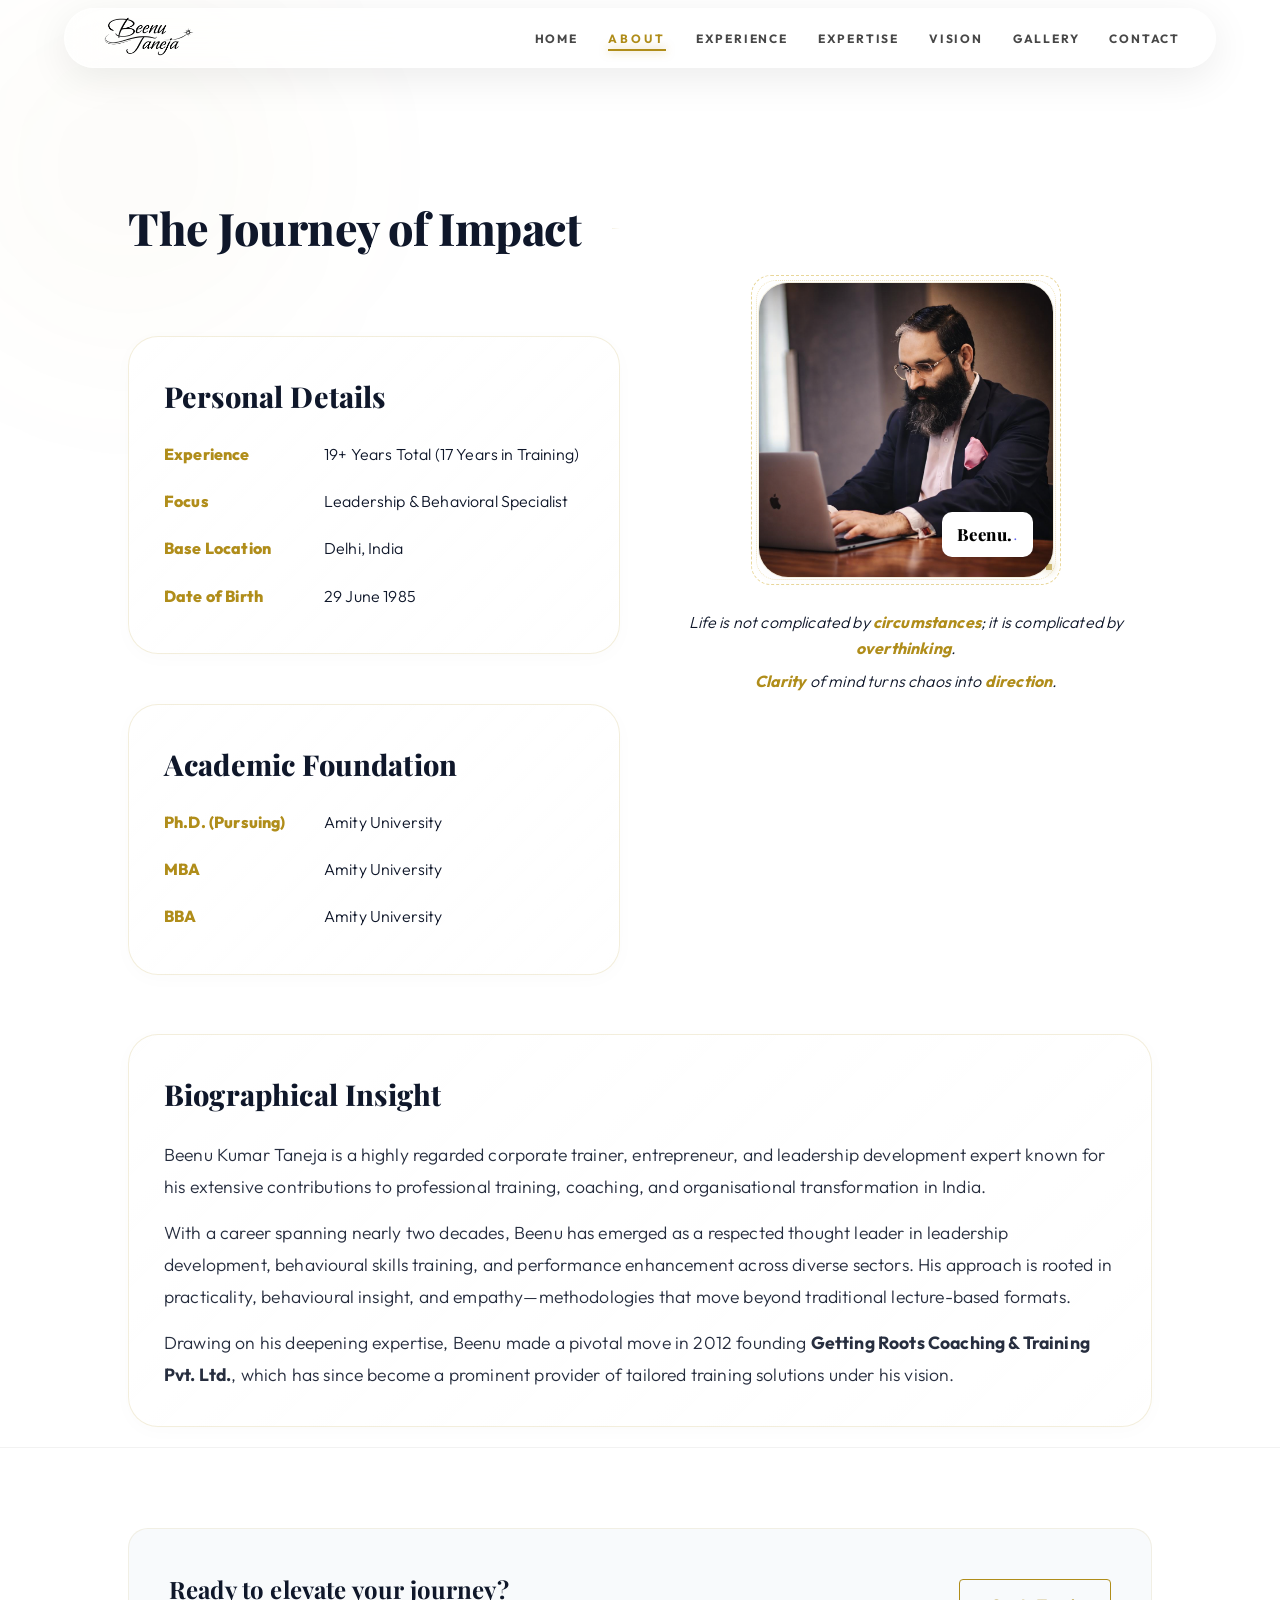
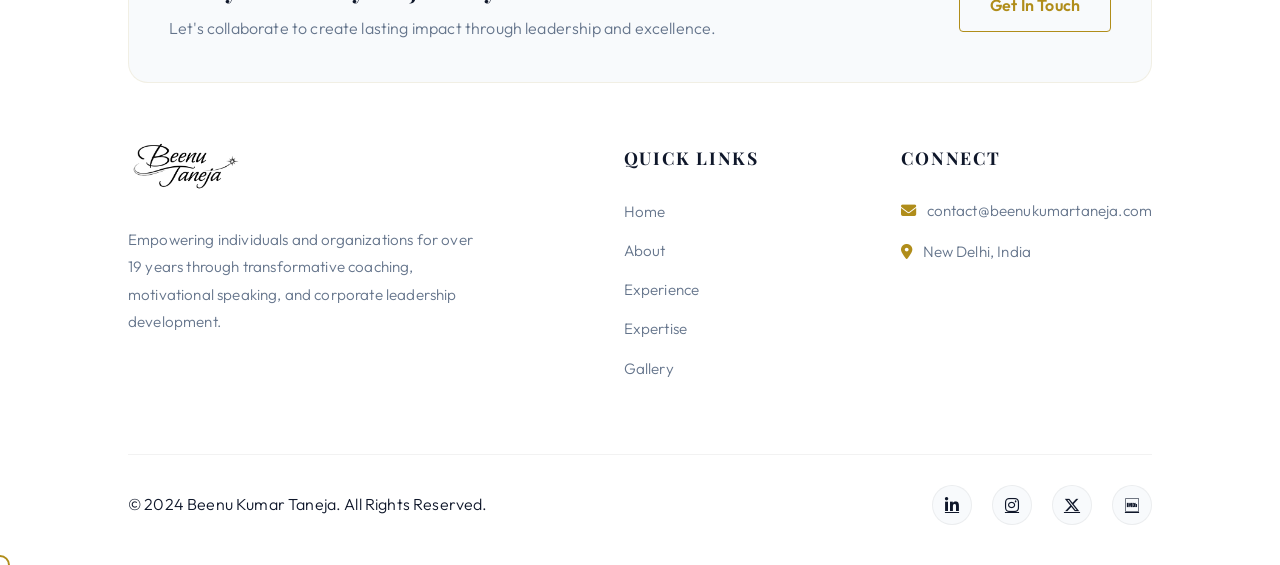
==== commit 188a7017: "commit" ====
--- a/about.html
+++ b/about.html
@@ -134,7 +134,7 @@
 
         <div class="footer-content">
             <div class="footer-brand">
-                <h3>Beenu Kumar Taneja.</h3>
+                <img src="assets/images/signature.png" alt="Beenu Kumar Taneja" class="footer-signature">
                 <p>Empowering individuals and organizations for over 19 years through transformative coaching,
                     motivational speaking, and corporate leadership development.</p>
             </div>
--- a/style.css
+++ b/style.css
@@ -1411,10 +1411,11 @@
     margin-bottom: 60px;
 }
 
-.footer-brand h3 {
-    font-size: 1.8rem;
-    margin-bottom: 20px;
-    color: var(--accent);
+.footer-brand .footer-signature {
+    height: 50px;
+    width: auto;
+    margin-bottom: 25px;
+    filter: brightness(0);
 }
 
 .footer-brand p {
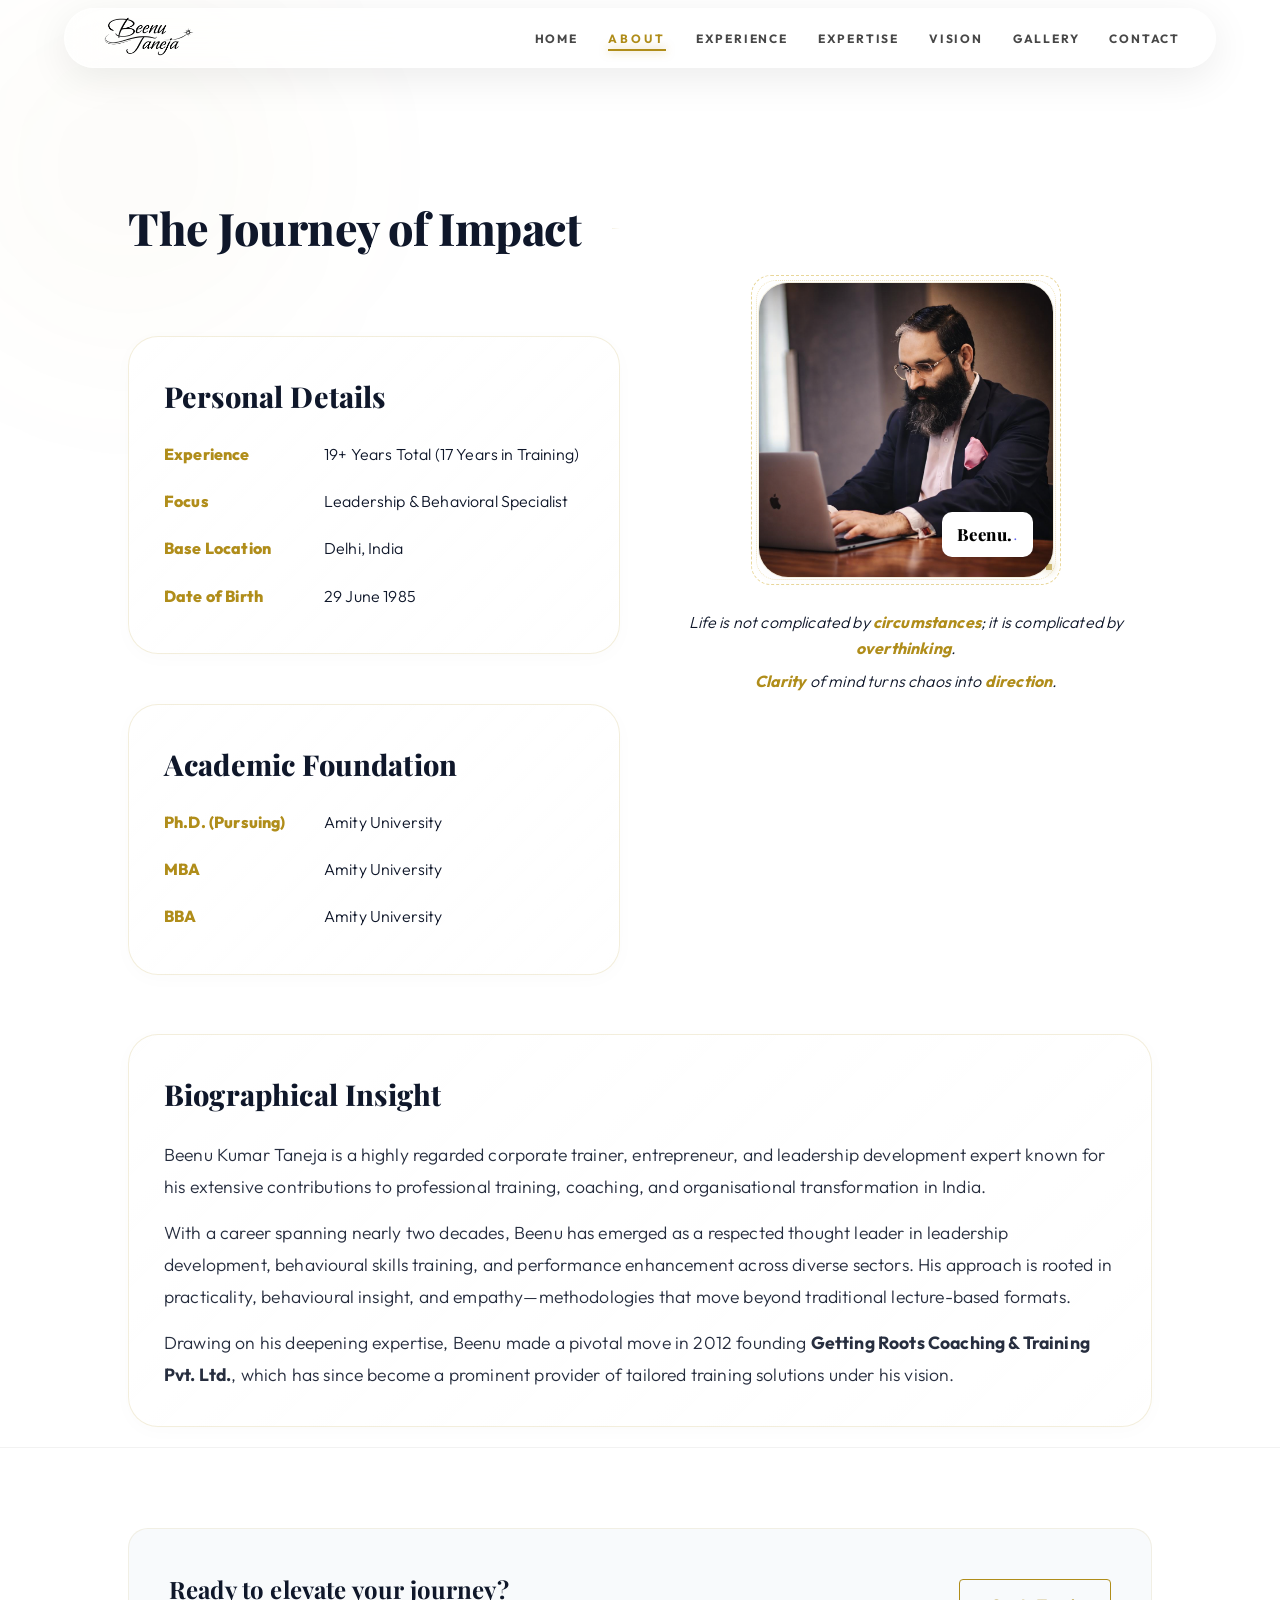
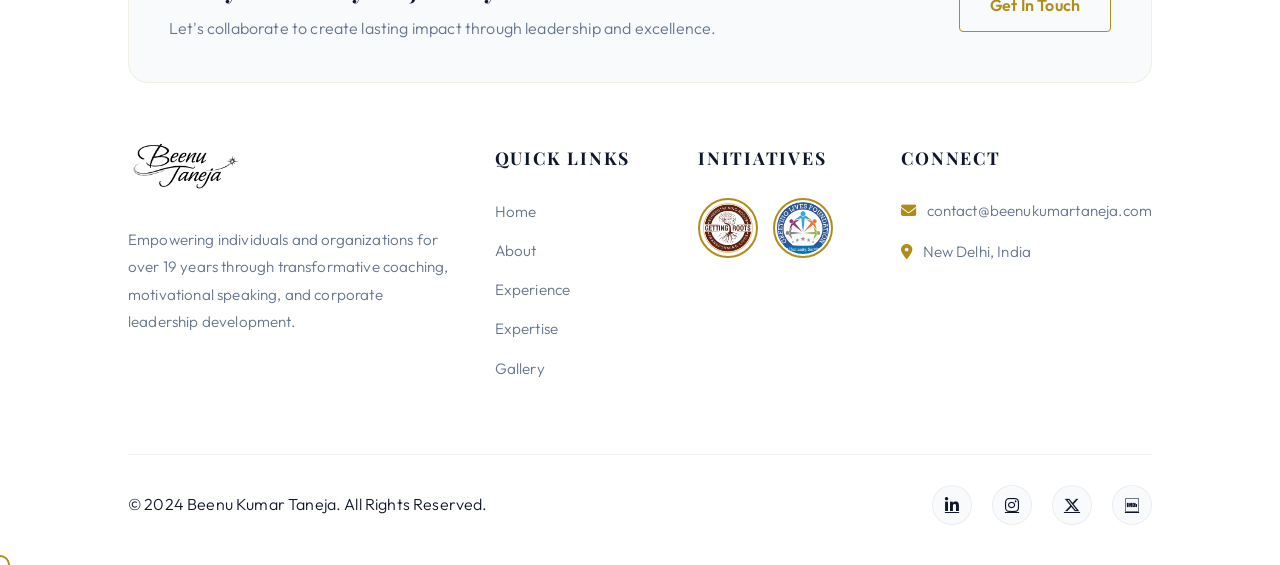
==== commit b6cc6038: "commit" ====
--- a/about.html
+++ b/about.html
@@ -148,6 +148,17 @@
                     <li><a href="gallery.html">Gallery</a></li>
                 </ul>
             </div>
+            <div class="footer-leadership">
+                <h4>Initiatives</h4>
+                <div class="initiative-logos">
+                    <div class="initiative-logo-circular" title="Getting Roots Coaching">
+                        <img src="assets/images/getting roots.jpg" alt="Getting Roots">
+                    </div>
+                    <div class="initiative-logo-circular" title="Greeting Lives Foundation">
+                        <img src="assets/images/greeting lives.jpg" alt="Greeting Lives">
+                    </div>
+                </div>
+            </div>
             <div class="footer-contact">
                 <h4>Connect</h4>
                 <p><i class="fas fa-envelope"></i> contact@beenukumartaneja.com</p>
--- a/style.css
+++ b/style.css
@@ -1406,8 +1406,8 @@
 
 .footer-content {
     display: grid;
-    grid-template-columns: 2fr 1fr 1fr;
-    gap: 60px;
+    grid-template-columns: 2fr 1fr 1fr 1fr;
+    gap: 40px;
     margin-bottom: 60px;
 }
 
@@ -1518,6 +1518,50 @@
     color: #ffffff;
     transform: translateY(-5px);
     box-shadow: 0 10px 20px rgba(var(--accent-rgb), 0.2);
+}
+
+.footer-leadership h4 {
+    font-size: 1.1rem;
+    margin-bottom: 25px;
+    text-transform: uppercase;
+    letter-spacing: 0.1em;
+    color: var(--text-light);
+}
+
+.initiative-logos {
+    display: flex;
+    gap: 15px;
+}
+
+.initiative-logo-circular {
+    width: 60px;
+    height: 60px;
+    border-radius: 50%;
+    overflow: hidden;
+    border: 2px solid var(--accent);
+    transition: var(--transition);
+    cursor: pointer;
+    background: #fff;
+    padding: 2px;
+}
+
+.initiative-logo-circular img {
+    width: 100%;
+    height: 100%;
+    object-fit: cover;
+    border-radius: 50%;
+}
+
+.initiative-logo-circular:hover {
+    transform: scale(1.1) rotate(5deg);
+    box-shadow: 0 10px 20px rgba(var(--accent-rgb), 0.3);
+    border-color: var(--text-light);
+}
+
+@media (max-width: 1100px) {
+    .footer-content {
+        grid-template-columns: 1.5fr 1fr 1fr;
+    }
 }
 
 @media (max-width: 900px) {
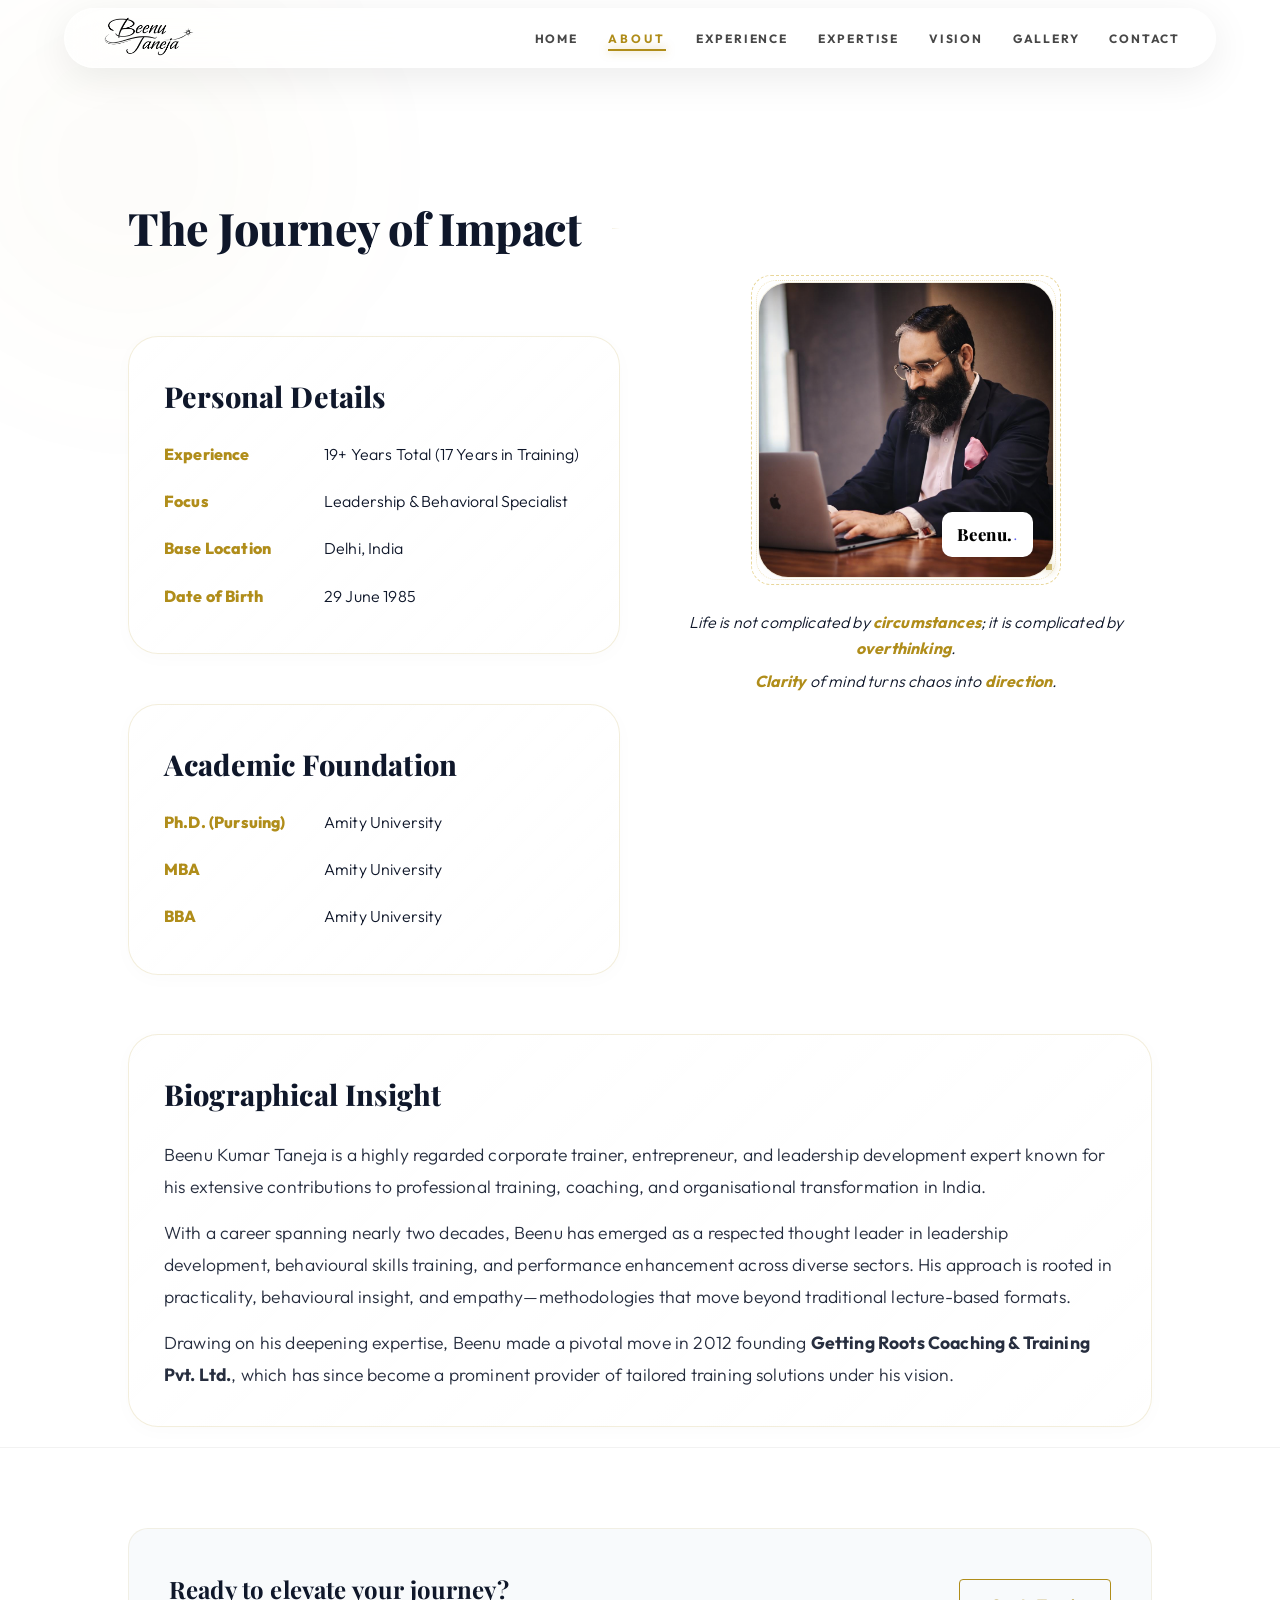
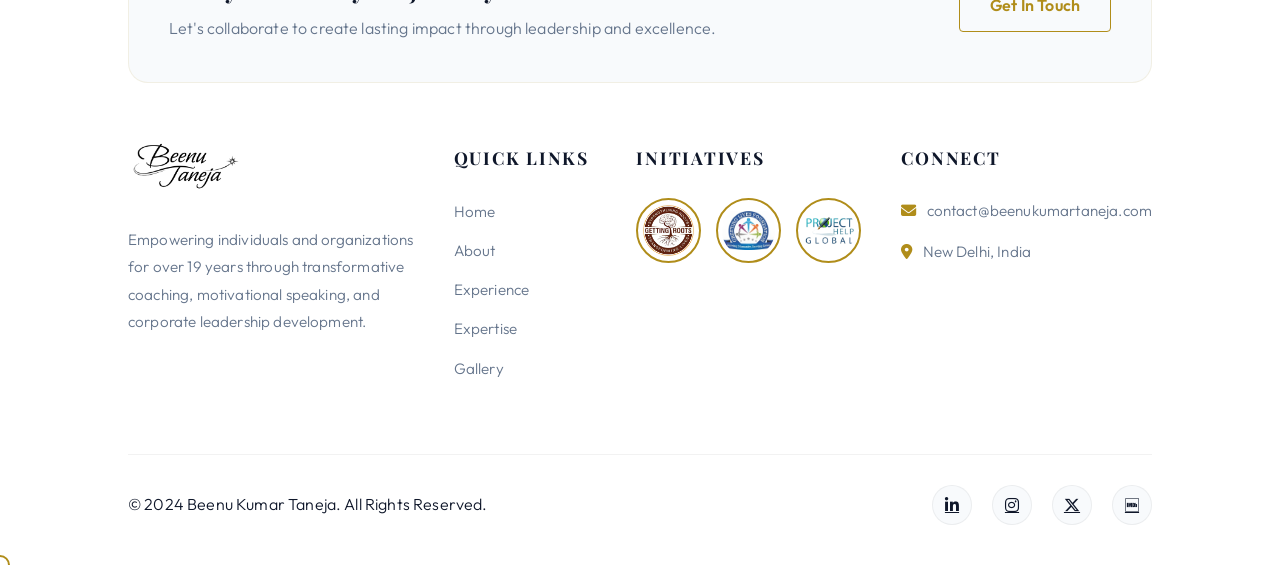
==== commit 7613f8ae: "commit" ====
--- a/about.html
+++ b/about.html
@@ -157,6 +157,9 @@
                     <div class="initiative-logo-circular" title="Greeting Lives Foundation">
                         <img src="assets/images/greeting lives.jpg" alt="Greeting Lives">
                     </div>
+                    <div class="initiative-logo-circular" title="Project HELP Global">
+                        <img src="assets/images/project help.jpg" alt="Project HELP">
+                    </div>
                 </div>
             </div>
             <div class="footer-contact">
--- a/style.css
+++ b/style.css
@@ -1529,32 +1529,37 @@
 }
 
 .initiative-logos {
-    display: flex;
+    display: grid;
+    grid-template-columns: repeat(3, 1fr);
     gap: 15px;
+    justify-items: start;
 }
 
 .initiative-logo-circular {
-    width: 60px;
-    height: 60px;
+    width: 65px;
+    height: 65px;
     border-radius: 50%;
     overflow: hidden;
     border: 2px solid var(--accent);
     transition: var(--transition);
     cursor: pointer;
     background: #fff;
-    padding: 2px;
+    padding: 4px;
+    display: flex;
+    align-items: center;
+    justify-content: center;
 }
 
 .initiative-logo-circular img {
     width: 100%;
     height: 100%;
-    object-fit: cover;
+    object-fit: contain;
     border-radius: 50%;
 }
 
 .initiative-logo-circular:hover {
     transform: scale(1.1) rotate(5deg);
-    box-shadow: 0 10px 20px rgba(var(--accent-rgb), 0.3);
+    box-shadow: 0 8px 15px rgba(var(--accent-rgb), 0.25);
     border-color: var(--text-light);
 }
 
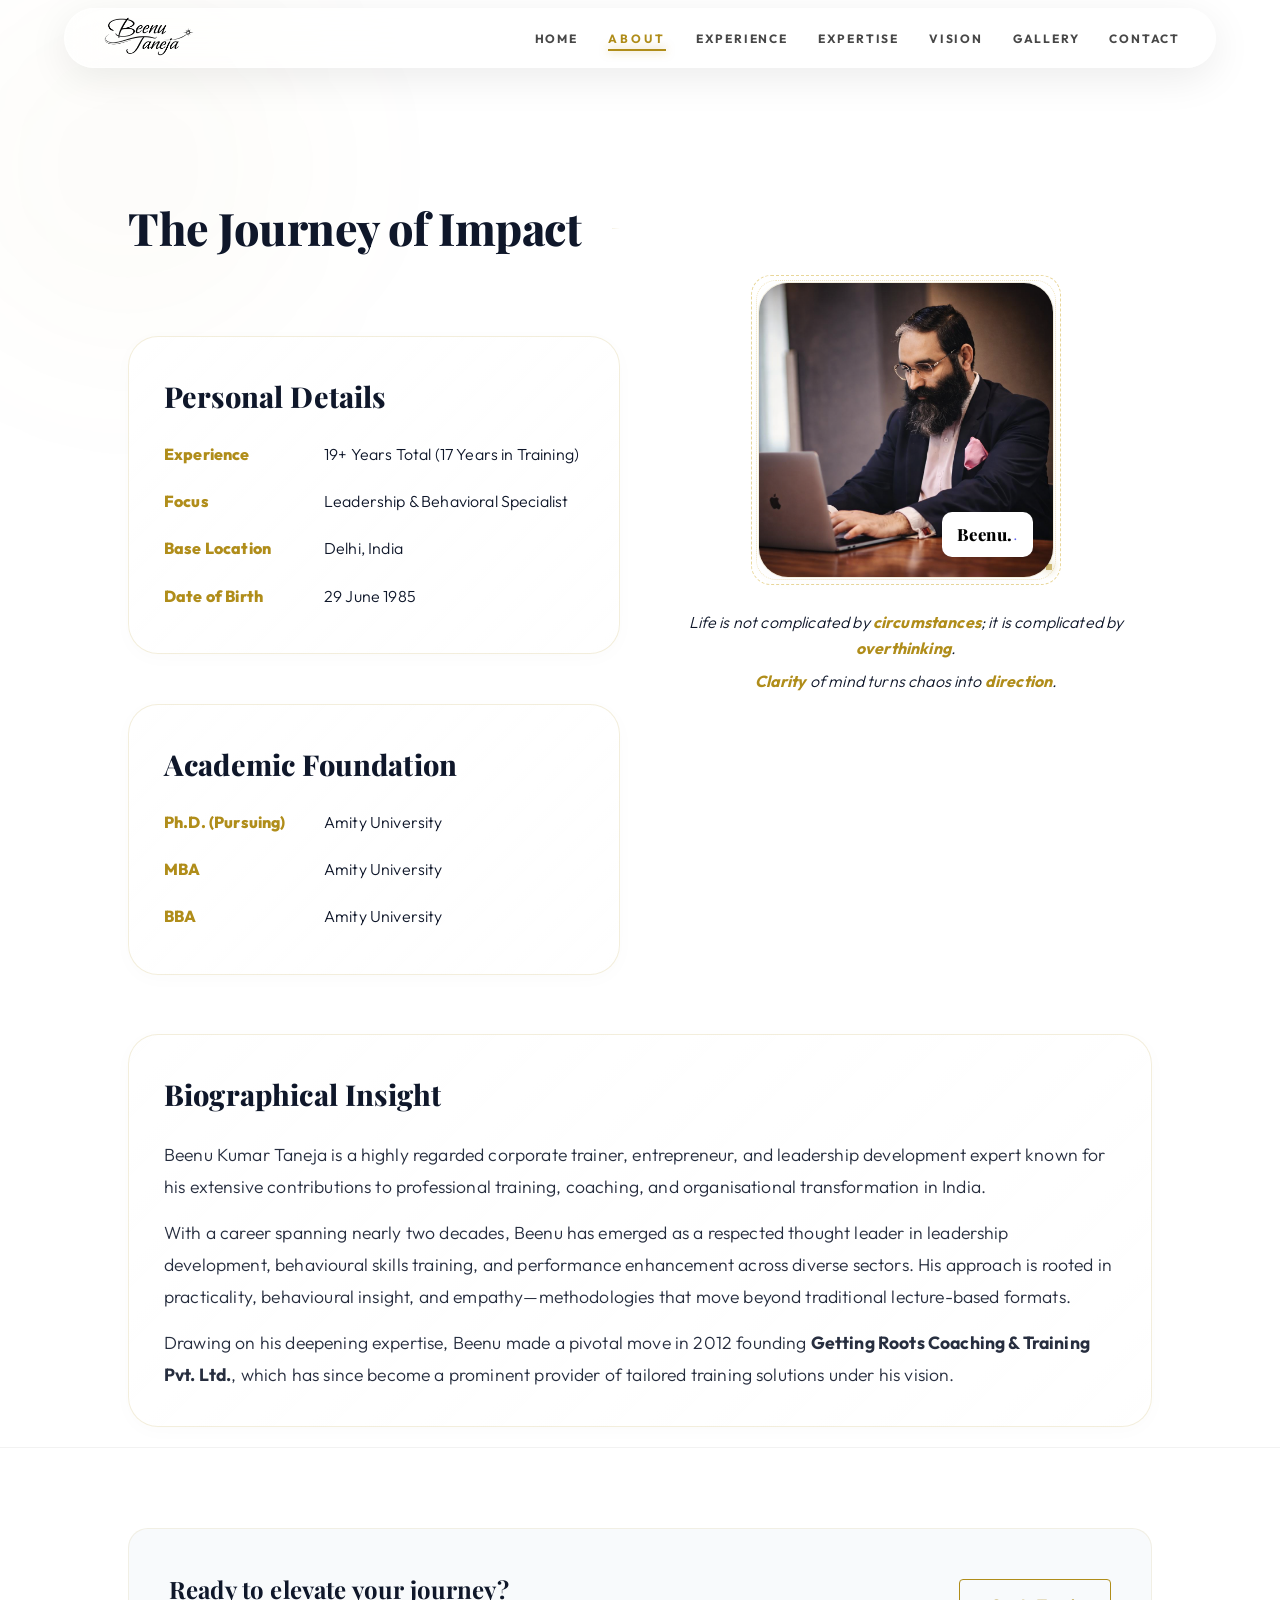
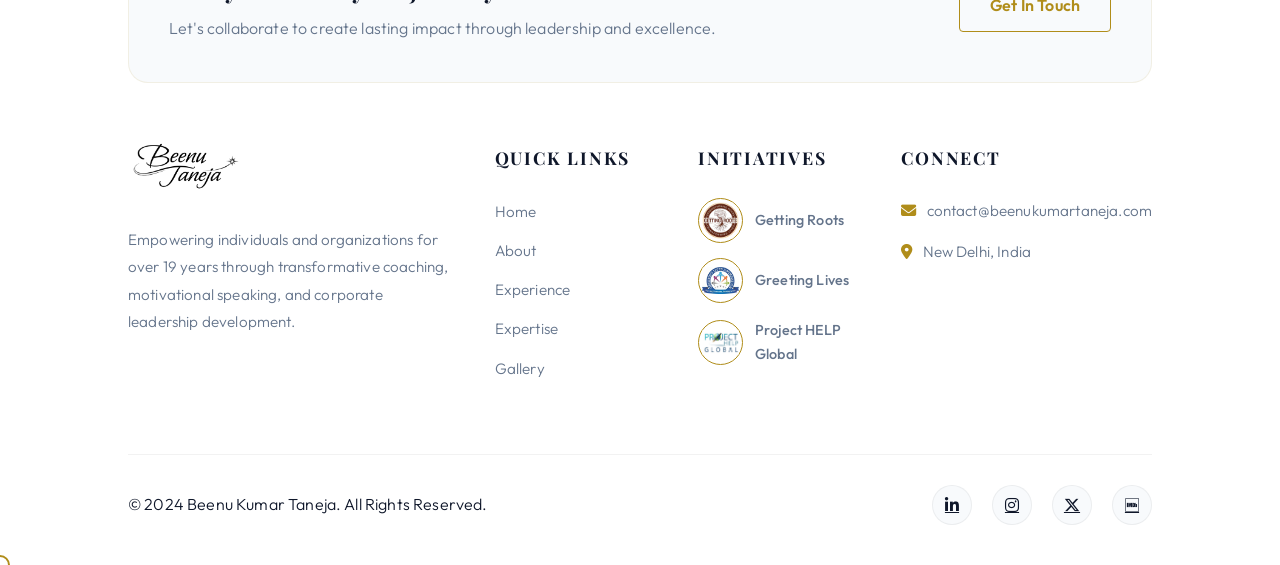
==== commit d0405abf: "commit" ====
--- a/about.html
+++ b/about.html
@@ -151,15 +151,24 @@
             <div class="footer-leadership">
                 <h4>Initiatives</h4>
                 <div class="initiative-logos">
-                    <div class="initiative-logo-circular" title="Getting Roots Coaching">
-                        <img src="assets/images/getting roots.jpg" alt="Getting Roots">
-                    </div>
-                    <div class="initiative-logo-circular" title="Greeting Lives Foundation">
-                        <img src="assets/images/greeting lives.jpg" alt="Greeting Lives">
-                    </div>
-                    <div class="initiative-logo-circular" title="Project HELP Global">
-                        <img src="assets/images/project help.jpg" alt="Project HELP">
-                    </div>
+                    <a href="https://www.gettingroots.com" target="_blank" class="initiative-item">
+                        <div class="initiative-logo-circular">
+                            <img src="assets/images/getting roots.jpg" alt="Getting Roots">
+                        </div>
+                        <span>Getting Roots</span>
+                    </a>
+                    <a href="https://www.greetinglivesfoundation.org" target="_blank" class="initiative-item">
+                        <div class="initiative-logo-circular">
+                            <img src="assets/images/greeting lives.jpg" alt="Greeting Lives">
+                        </div>
+                        <span>Greeting Lives</span>
+                    </a>
+                    <a href="https://www.projecthelpglobal.com" target="_blank" class="initiative-item">
+                        <div class="initiative-logo-circular">
+                            <img src="assets/images/project help.jpg" alt="Project HELP">
+                        </div>
+                        <span>Project HELP Global</span>
+                    </a>
                 </div>
             </div>
             <div class="footer-contact">
--- a/style.css
+++ b/style.css
@@ -1529,38 +1529,54 @@
 }
 
 .initiative-logos {
-    display: grid;
-    grid-template-columns: repeat(3, 1fr);
+    display: flex;
+    flex-direction: column;
     gap: 15px;
-    justify-items: start;
+}
+
+.initiative-item {
+    display: flex;
+    align-items: center;
+    gap: 12px;
+    text-decoration: none;
+    color: var(--text-muted);
+    transition: var(--transition);
+}
+
+.initiative-item:hover {
+    color: var(--accent);
+    transform: translateX(5px);
 }
 
 .initiative-logo-circular {
-    width: 65px;
-    height: 65px;
+    width: 45px;
+    height: 45px;
+    min-width: 45px;
     border-radius: 50%;
     overflow: hidden;
-    border: 2px solid var(--accent);
-    transition: var(--transition);
-    cursor: pointer;
+    border: 1px solid var(--accent);
     background: #fff;
-    padding: 4px;
+    padding: 3px;
     display: flex;
     align-items: center;
     justify-content: center;
+    transition: var(--transition);
 }
 
 .initiative-logo-circular img {
     width: 100%;
     height: 100%;
     object-fit: contain;
-    border-radius: 50%;
-}
-
-.initiative-logo-circular:hover {
-    transform: scale(1.1) rotate(5deg);
-    box-shadow: 0 8px 15px rgba(var(--accent-rgb), 0.25);
-    border-color: var(--text-light);
+}
+
+.initiative-item:hover .initiative-logo-circular {
+    transform: scale(1.1);
+    box-shadow: 0 5px 10px rgba(var(--accent-rgb), 0.2);
+}
+
+.initiative-item span {
+    font-size: 0.9rem;
+    font-weight: 500;
 }
 
 @media (max-width: 1100px) {
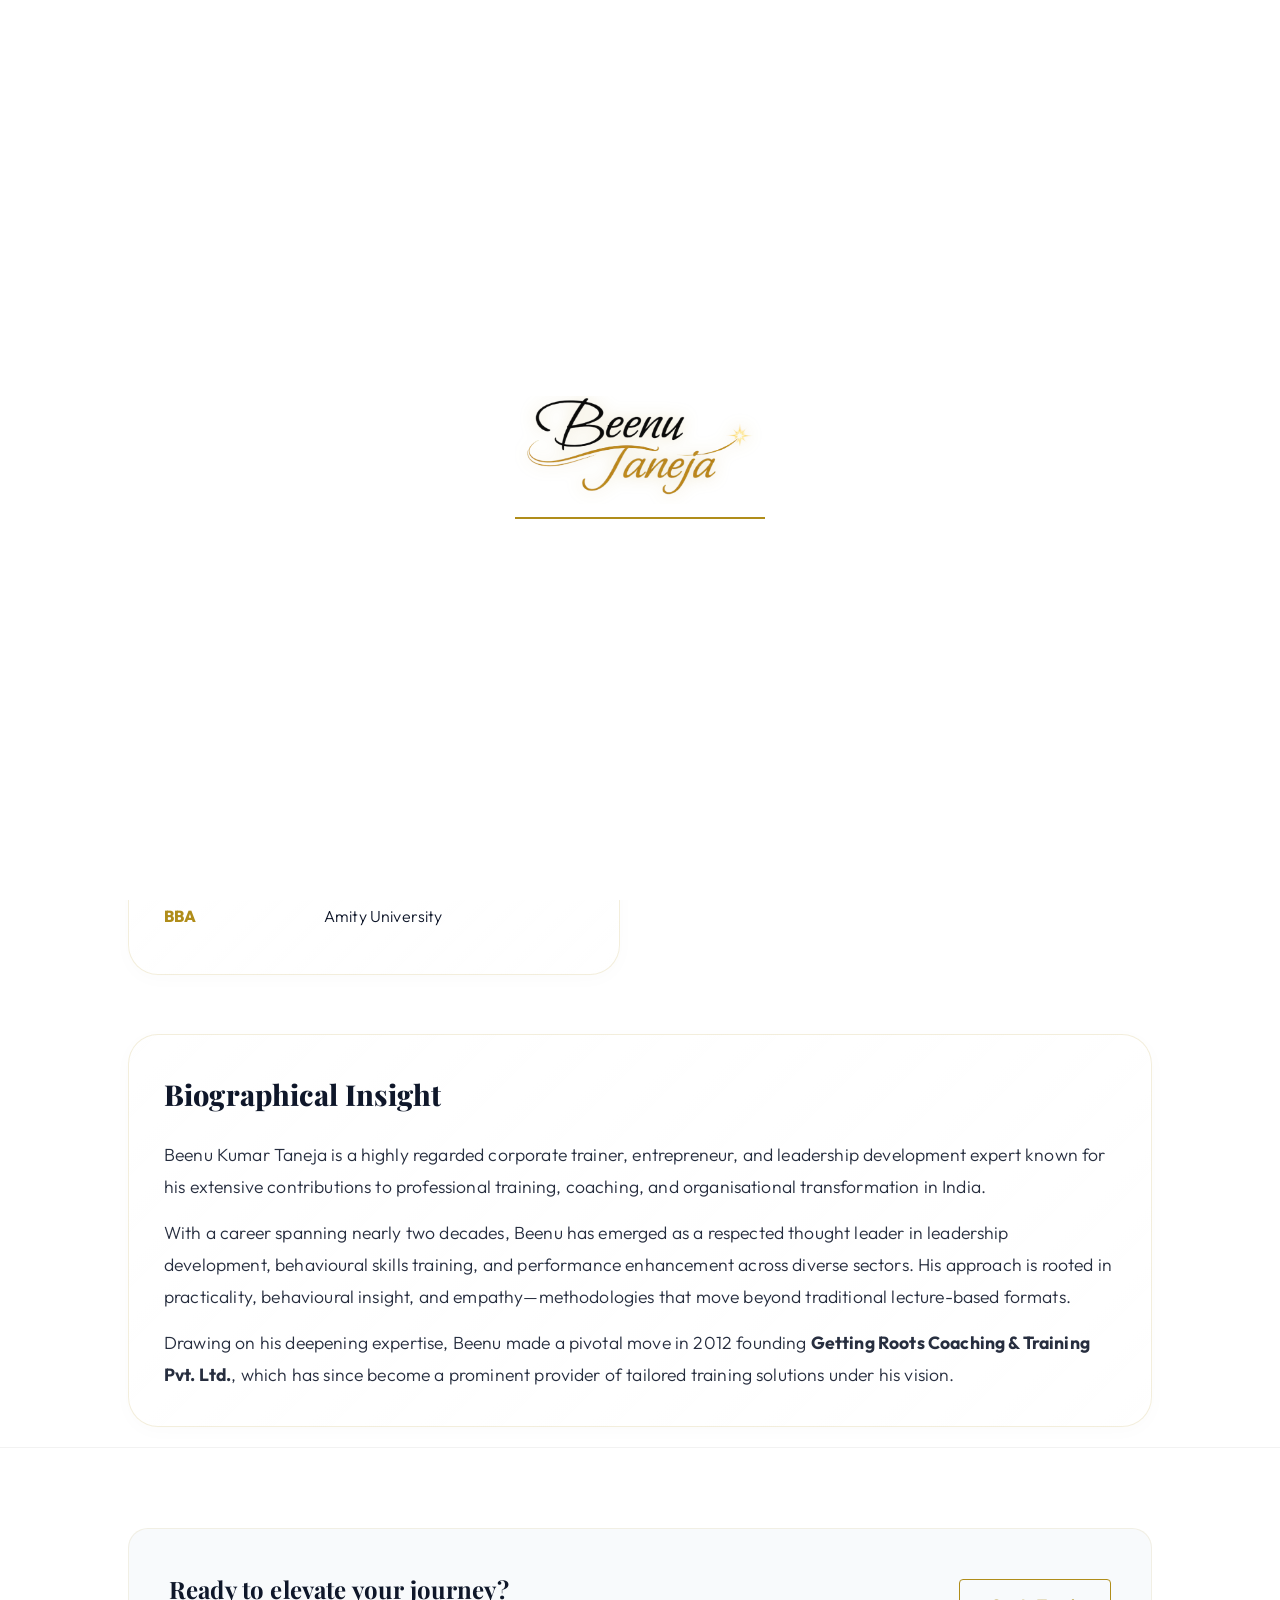
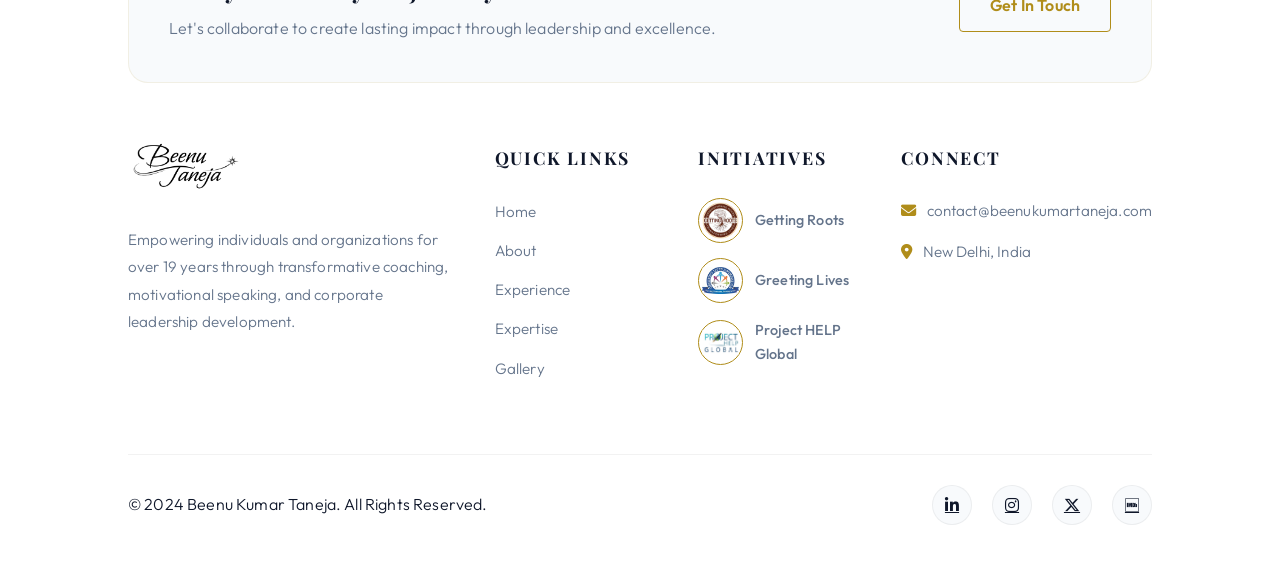
==== commit 26bc21f2: "commit" ====
--- a/about.html
+++ b/about.html
@@ -17,6 +17,13 @@
 </head>
 
 <body>
+    <div id="pre-loader">
+        <div class="pre-loader-content">
+            <img src="assets/images/signature.png" alt="Beenu Kumar Taneja" class="pre-loader-signature">
+            <div class="pre-loader-line"></div>
+        </div>
+    </div>
+
     <div class="bg-orbs">
         <div class="orb orb-1"></div>
         <div class="orb orb-2"></div>
--- a/style.css
+++ b/style.css
@@ -12,6 +12,89 @@
     --glass-border: rgba(176, 141, 26, 0.15);
     --glass-shadow: 0 4px 20px rgba(0, 0, 0, 0.02);
     --glass-grad: linear-gradient(135deg, rgba(255, 255, 255, 0.95), rgba(255, 255, 255, 0.85));
+}
+
+/* --- Signature Pre-loader --- */
+#pre-loader {
+    position: fixed;
+    top: 0;
+    left: 0;
+    width: 100%;
+    height: 100%;
+    background: #ffffff;
+    display: flex;
+    align-items: center;
+    justify-content: center;
+    z-index: 99999;
+    transition: opacity 0.8s cubic-bezier(0.19, 1, 0.22, 1);
+}
+
+.pre-loader-content {
+    position: relative;
+    display: flex;
+    flex-direction: column;
+    align-items: center;
+    gap: 20px;
+}
+
+.pre-loader-signature {
+    width: 250px;
+    height: auto;
+    filter: brightness(0);
+    /* Black base */
+    opacity: 0;
+    animation: signatureDrawing 2.5s cubic-bezier(0.4, 0, 0.2, 1) forwards;
+}
+
+.pre-loader-line {
+    width: 0%;
+    height: 2px;
+    background: var(--accent);
+    position: absolute;
+    bottom: -15px;
+    left: 0;
+    animation: loadingLine 2s ease-in-out forwards;
+}
+
+@keyframes signatureDrawing {
+    0% {
+        opacity: 0;
+        clip-path: inset(0 100% 0 0);
+        transform: scale(0.95);
+    }
+
+    50% {
+        opacity: 1;
+        filter: brightness(0);
+    }
+
+    100% {
+        opacity: 1;
+        clip-path: inset(0 0 0 0);
+        transform: scale(1);
+        filter: brightness(1) drop-shadow(0 0 8px rgba(var(--accent-rgb), 0.3));
+    }
+}
+
+@keyframes loadingLine {
+    0% {
+        width: 0%;
+        opacity: 0;
+    }
+
+    20% {
+        opacity: 1;
+    }
+
+    100% {
+        width: 100%;
+        opacity: 1;
+    }
+}
+
+#pre-loader.fade-out {
+    opacity: 0;
+    pointer-events: none;
 }
 
 
@@ -958,23 +1041,7 @@
     }
 }
 
-/* Custom Cursor */
-.custom-cursor {
-    width: 20px;
-    height: 20px;
-    border: 2px solid var(--accent);
-    border-radius: 50%;
-    position: fixed;
-    pointer-events: none;
-    z-index: 10000;
-    transition: transform 0.1s ease, background 0.3s ease;
-    transform: translate(-50%, -50%);
-}
-
-.custom-cursor.hover {
-    transform: translate(-50%, -50%) scale(2.5);
-    background: rgba(var(--accent-rgb), 0.1);
-}
+
 
 /* About Page Enhancement - Rahagir Style */
 .about-wrapper {
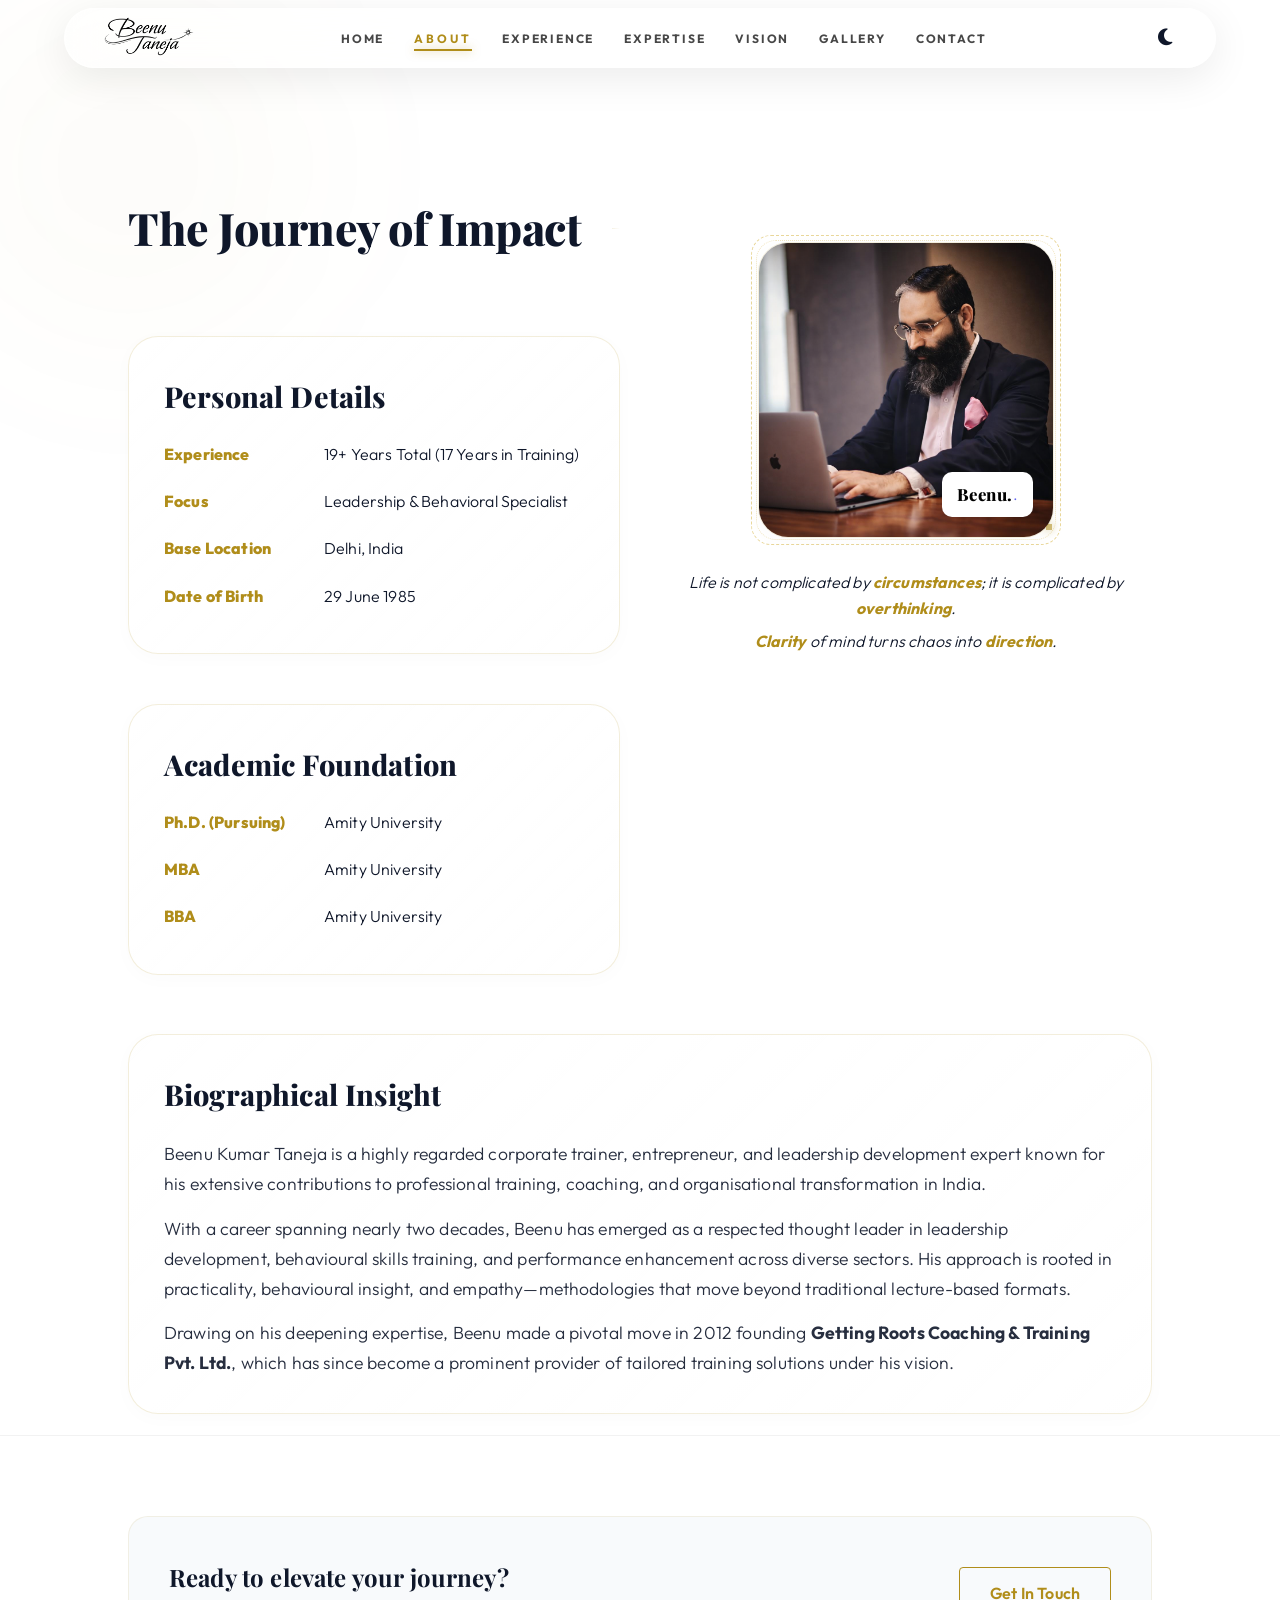
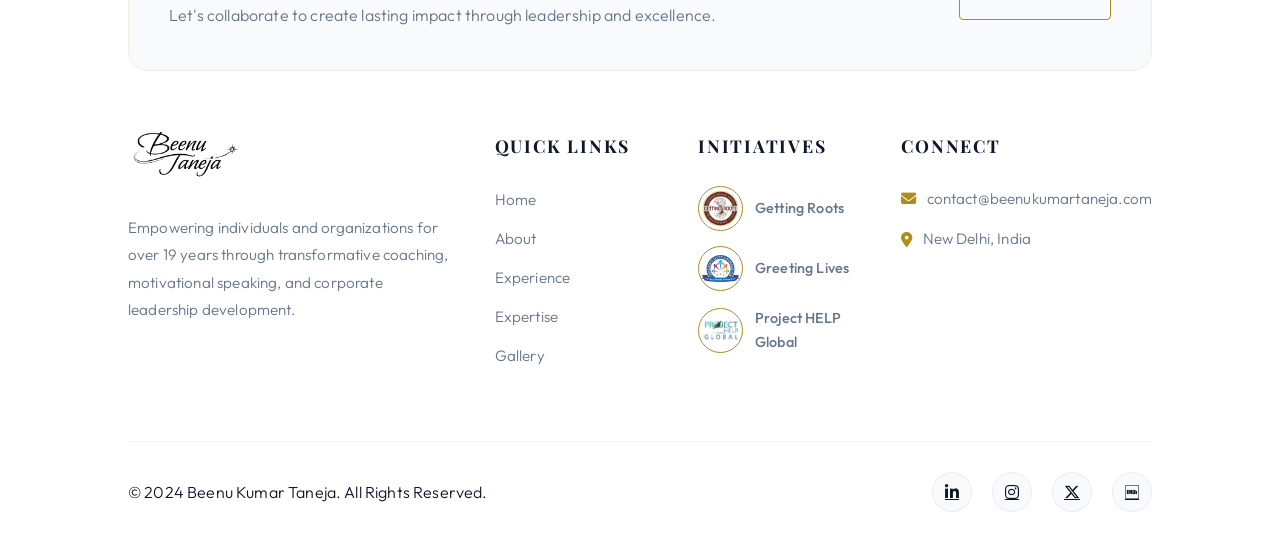
==== commit b3733950: "commit" ====
--- a/about.html
+++ b/about.html
@@ -5,6 +5,13 @@
     <meta charset="UTF-8">
     <meta name="viewport" content="width=device-width, initial-scale=1.0">
     <meta name="description" content="About Beenu Kumar Taneja - Education and Personal Background.">
+    <!-- SEO & Social Media Meta Tags -->
+    <meta property="og:title" content="About | Beenu Kumar Taneja">
+    <meta property="og:description"
+        content="The Journey of Impact - Personal Details and Academic Foundation of Beenu Kumar Taneja.">
+    <meta property="og:image" content="assets/images/about_portrait.png">
+    <meta name="twitter:card" content="summary_large_image">
+
     <title>About | Beenu Kumar Taneja</title>
     <link rel="preconnect" href="https://fonts.googleapis.com">
     <link rel="preconnect" href="https://fonts.gstatic.com" crossorigin>
@@ -30,9 +37,9 @@
     </div>
 
     <!-- Navigation -->
-    <nav id="navbar">
-        <a href="index.html" class="logo">
-            <img src="assets/images/signature.png" alt="Signature" class="signature-logo">
+    <nav id="navbar" aria-label="Main Navigation">
+        <a href="index.html" class="logo" aria-label="Beenu Kumar Taneja Home">
+            <img src="assets/images/signature.png" alt="Beenu Kumar Taneja Signature" class="signature-logo">
         </a>
         <ul class="nav-links">
             <li><a href="index.html">Home</a></li>
@@ -49,7 +56,7 @@
         <div class="content-grid">
             <div class="about-content">
                 <h2 class="section-title reveal">The Journey of Impact</h2>
-                <div class="grid stagger-reveal" style="gap: 30px;">
+                <div class="grid stagger-reveal gap-md">
                     <div class="card glass interactive-card reveal stagger">
                         <h3>Personal Details</h3>
                         <ul class="detail-list compact-layout">
@@ -79,7 +86,7 @@
                 </div>
             </div>
 
-            <div class="about-image-column" style="margin-top: 80px;">
+            <div class="about-image-column m-top-md">
                 <div class="premium-image-wrapper">
                     <div class="decorative-border"></div>
                     <div class="decorative-border-inner"></div>
@@ -111,18 +118,18 @@
         </div>
 
         <!-- Biographical Insight -->
-        <div class="card glass full-width-card reveal stagger" style="margin-top: 40px; width: 100%;">
+        <div class="card glass full-width-card reveal stagger m-top-md w-full">
             <h3>Biographical Insight</h3>
-            <div class="bio-text" style="color: var(--text-light); opacity: 0.9; font-size: 1.1rem; line-height: 1.8;">
+            <div class="bio-text text-lg op-9">
                 <p>Beenu Kumar Taneja is a highly regarded corporate trainer, entrepreneur, and leadership
                     development expert known for his extensive contributions to professional training,
                     coaching, and organisational transformation in India.</p>
-                <p style="margin-top: 15px;">With a career spanning nearly two decades, Beenu has emerged as
+                <p class="m-top-sm">With a career spanning nearly two decades, Beenu has emerged as
                     a respected thought leader in leadership development, behavioural skills training, and
                     performance enhancement across diverse sectors. His approach is rooted in practicality,
                     behavioural insight, and empathy—methodologies that move beyond traditional
                     lecture-based formats.</p>
-                <p style="margin-top: 15px;">Drawing on his deepening expertise, Beenu made a pivotal move
+                <p class="m-top-sm">Drawing on his deepening expertise, Beenu made a pivotal move
                     in 2012 founding <strong>Getting Roots Coaching & Training Pvt. Ltd.</strong>, which has
                     since become a prominent provider of tailored training solutions under his vision.</p>
             </div>
@@ -188,12 +195,14 @@
         <div class="footer-bottom">
             <p>&copy; 2024 Beenu Kumar Taneja. All Rights Reserved.</p>
             <div class="footer-socials">
-                <a href="https://www.linkedin.com/in/beenutaneja/" target="_blank" aria-label="LinkedIn"><i
+                <a href="https://www.linkedin.com/in/beenutaneja/" target="_blank" aria-label="LinkedIn Profile"><i
                         class="fab fa-linkedin-in"></i></a>
-                <a href="https://www.instagram.com/beenu.taneja/?hl=en" target="_blank" aria-label="Instagram"><i
-                        class="fab fa-instagram"></i></a>
-                <a href="https://x.com/TanejaBeenu" target="_blank" aria-label="X"><i class="fab fa-x-twitter"></i></a>
-                <a href="#" aria-label="IMDB"><i class="fab fa-imdb"></i></a>
+                <a href="https://www.instagram.com/beenu.taneja/?hl=en" target="_blank"
+                    aria-label="Instagram Profile"><i class="fab fa-instagram"></i></a>
+                <a href="https://x.com/TanejaBeenu" target="_blank" aria-label="X (Twitter) Profile"><i
+                        class="fab fa-x-twitter"></i></a>
+                <a href="https://m.imdb.com/name/nm16918036/bio/" target="_blank" aria-label="IMDB Profile"><i
+                        class="fab fa-imdb"></i></a>
             </div>
         </div>
     </footer>
--- a/style.css
+++ b/style.css
@@ -12,6 +12,27 @@
     --glass-border: rgba(176, 141, 26, 0.15);
     --glass-shadow: 0 4px 20px rgba(0, 0, 0, 0.02);
     --glass-grad: linear-gradient(135deg, rgba(255, 255, 255, 0.95), rgba(255, 255, 255, 0.85));
+    --card-bg: #ffffff;
+    --nav-bg: rgba(255, 255, 255, 0.65);
+}
+
+[data-theme="dark"] {
+    --primary: #0a0a0a;
+    --secondary: #121212;
+    --text-light: #f8fafc;
+    --text-muted: #94a3b8;
+    --bg-overlay: rgba(10, 10, 10, 0.95);
+    --glass: rgba(20, 20, 20, 0.7);
+    --orb-color: rgba(176, 141, 26, 0.08);
+    --glass-border: rgba(255, 255, 255, 0.1);
+    --glass-shadow: 0 10px 40px rgba(0, 0, 0, 0.4);
+    --glass-grad: linear-gradient(135deg, rgba(30, 30, 30, 0.9), rgba(20, 20, 20, 0.8));
+    --card-bg: #1a1a1a;
+    --nav-bg: rgba(10, 10, 10, 0.75);
+}
+
+html {
+    scroll-behavior: smooth;
 }
 
 /* --- Signature Pre-loader --- */
@@ -209,10 +230,84 @@
     background: var(--accent);
 }
 
+/* Utility Classes for Refactoring */
+.text-accent {
+    color: var(--accent);
+}
+
+.text-center {
+    text-align: center;
+}
+
+.m-bottom-sm {
+    margin-bottom: 10px;
+}
+
+.m-bottom-md {
+    margin-bottom: 25px;
+}
+
+.m-bottom-lg {
+    margin-bottom: 40px;
+}
+
+.m-top-sm {
+    margin-top: 15px;
+}
+
+.m-top-md {
+    margin-top: 40px;
+}
+
+.gap-md {
+    gap: 20px;
+}
+
+.gap-lg {
+    gap: 40px;
+}
+
+.w-full {
+    width: 100%;
+}
+
+.flex {
+    display: flex;
+}
+
+.flex-column {
+    display: flex;
+    flex-direction: column;
+}
+
+.flex-center {
+    display: flex;
+    justify-content: center;
+    align-items: center;
+}
+
+.font-mono {
+    font-family: monospace;
+}
+
+.text-xl {
+    font-size: 1.4rem;
+    font-weight: 500;
+}
+
+.text-lg {
+    font-size: 1.1rem;
+}
+
+.op-9 {
+    opacity: 0.9;
+}
+
 /* Glassmorphism Utilities */
 .glass {
     background: var(--glass-grad);
     backdrop-filter: blur(15px);
+    -webkit-backdrop-filter: blur(15px);
     border: 1px solid var(--glass-border);
     box-shadow: var(--glass-shadow);
     border-radius: 30px;
@@ -370,6 +465,27 @@
     border: 1px solid rgba(255, 255, 255, 0.5);
     box-shadow: 0 10px 40px rgba(0, 0, 0, 0.08);
     overflow: hidden;
+}
+
+/* Theme Toggle Button */
+.theme-toggle {
+    background: none;
+    border: none;
+    color: var(--text-light);
+    font-size: 1.2rem;
+    cursor: pointer;
+    padding: 8px;
+    margin-left: 20px;
+    transition: var(--transition);
+    border-radius: 50%;
+    display: flex;
+    align-items: center;
+    justify-content: center;
+}
+
+.theme-toggle:hover {
+    background: rgba(var(--accent-rgb), 0.1);
+    color: var(--accent);
 }
 
 /* Shimmer Animation Effect */
@@ -838,24 +954,20 @@
 /* Logo Marquee */
 .logo-marquee {
     width: 90%;
-    /* Decreased from 100% */
     max-width: 1200px;
-    /* Constrained max-width */
     margin: 80px auto;
-    /* Slightly reduced vertical margin */
     overflow: hidden;
     background: var(--primary);
-    padding: 25px 0;
-    /* Decreased vertical width (height) */
+    padding: 40px 0;
     position: relative;
     border: 1px solid var(--glass-border);
-    /* Full border for better container feel */
     border-radius: 40px;
-    /* Rounded corners for premium feel */
-    display: flex;
-    align-items: center;
-    /* Golden Glow Flow */
+    display: flex;
+    align-items: center;
     box-shadow: 0 0 50px rgba(var(--accent-rgb), 0.1);
+    /* Edge Masking for buttery-smooth entry/exit */
+    mask-image: linear-gradient(to right, transparent, black 10%, black 90%, transparent);
+    -webkit-mask-image: linear-gradient(to right, transparent, black 10%, black 90%, transparent);
 }
 
 .logo-marquee::before {
@@ -894,7 +1006,9 @@
 .marquee-content {
     display: flex;
     width: max-content;
-    animation: marquee 30s linear infinite;
+    animation: marquee 40s linear infinite;
+    /* Slightly slower for "drifting" feel */
+    will-change: transform;
 }
 
 .university-logo {
@@ -919,19 +1033,21 @@
 }
 
 .marquee-strip {
-    height: 180px;
-    /* Larger size to fill the strip */
+    height: 140px;
+    /* Refined height */
     display: block;
     object-fit: contain;
-    padding: 0;
-    /* Remove padding for seamless loop */
-    filter: brightness(1.2) contrast(1.1);
-    transition: var(--transition);
+    padding: 0 40px;
+    /* Add spacing between strips */
+    filter: brightness(1.2) contrast(1.1) grayscale(0.5);
+    opacity: 0.8;
+    transition: all 0.4s ease;
 }
 
 .marquee-strip:hover {
-    filter: brightness(1.2) contrast(1.2);
-    transform: scale(1.05);
+    filter: brightness(1) contrast(1) grayscale(0);
+    opacity: 1;
+    transform: scale(1.02);
 }
 
 @keyframes marquee {
